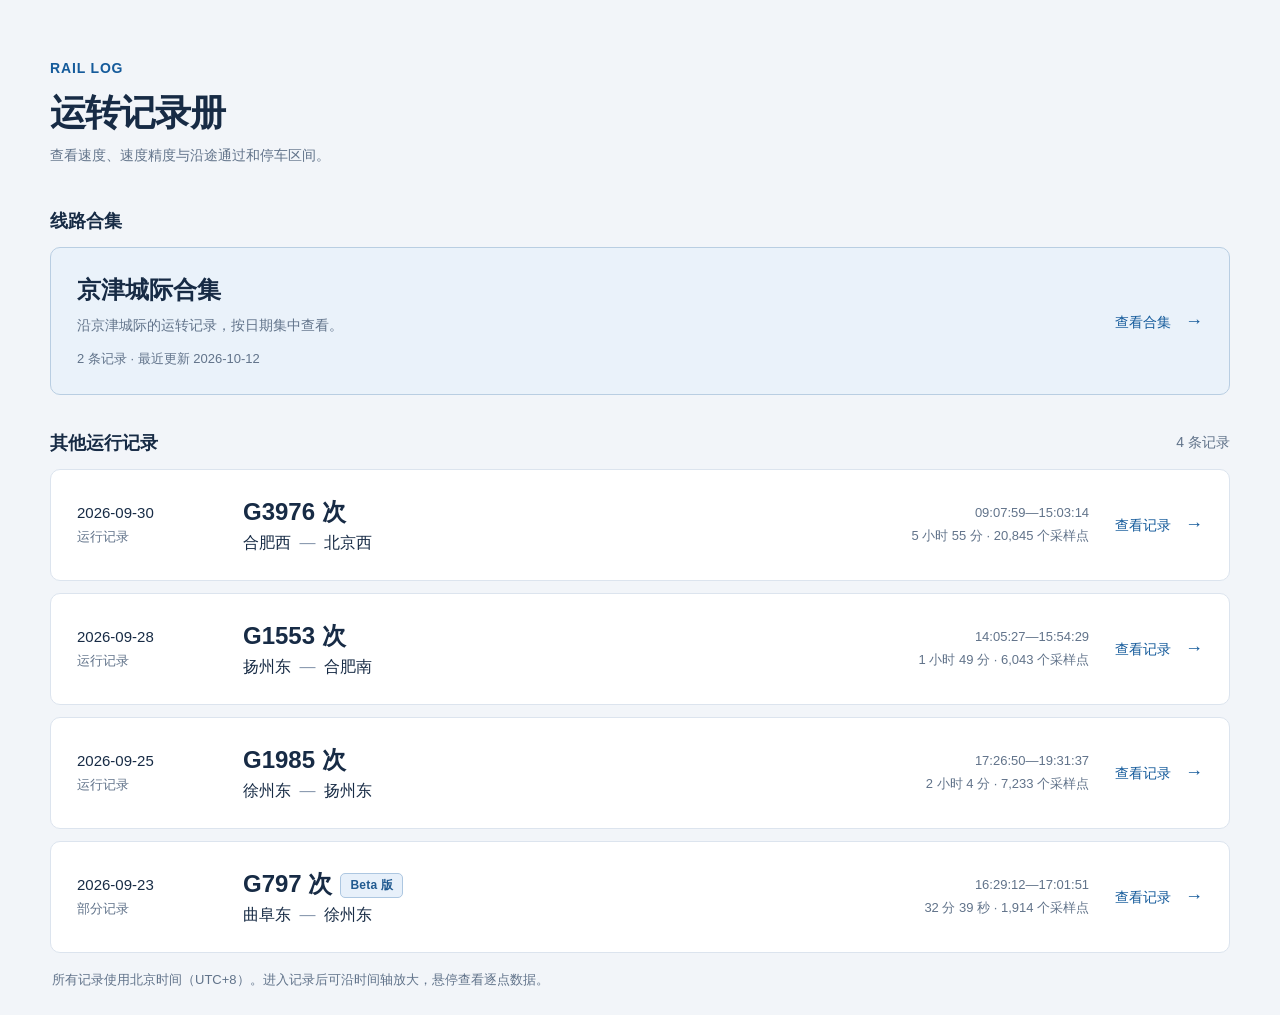
==== index.html @ 8c7c46dd "Add Jingjin intercity collection" ====
<!doctype html>
<html lang="zh-CN">
<head>
  <meta charset="utf-8">
  <meta name="viewport" content="width=device-width, initial-scale=1">
  <title>运转记录册 · Rail Log</title>
  <meta name="description" content="按日期查看历次铁路运行记录，交互探索速度、速度精度、通过和停车区间。">
  <link rel="icon" href="data:image/svg+xml,%3Csvg xmlns='http://www.w3.org/2000/svg' viewBox='0 0 32 32'%3E%3Crect width='32' height='32' rx='7' fill='%23155b9b'/%3E%3Cpath d='M5 23L11 13L17 16L27 7' fill='none' stroke='white' stroke-width='3'/%3E%3C/svg%3E">
  <link rel="stylesheet" href="assets/styles.css?v=5">
</head>
<body>
<main class="catalog">
  <header class="catalog-head"><p class="eyebrow">RAIL LOG</p><h1>运转记录册</h1><p class="subtitle">查看速度、速度精度与沿途通过和停车区间。</p></header>
  <section id="collection-section" class="collection-section" aria-labelledby="collection-heading" hidden>
    <div class="catalog-label"><h2 id="collection-heading">线路合集</h2></div>
    <div id="collections" class="collection-list"></div>
  </section>
  <div class="catalog-label"><h2 id="record-heading">运行记录</h2><span id="record-count"></span></div>
  <p id="catalog-message" class="notice" role="status">正在载入记录目录…</p>
  <div id="records" class="record-list" aria-label="运行记录目录"></div>
  <p class="footnote">所有记录使用北京时间（UTC+8）。进入记录后可沿时间轴放大，悬停查看逐点数据。</p>
</main>
<script src="assets/catalog.js?v=3"></script>
</body>
</html>
---- assets/styles.css ----
:root{color-scheme:light;--ink:#172b45;--muted:#61738a;--blue:#155b9b;--edge:#dce4ee;--pass:#7c61a5;--stop:#168677;font-family:Inter,"Segoe UI","Microsoft YaHei",sans-serif;font-size:16px;background:#f2f5f9;color:var(--ink)}
*{box-sizing:border-box}body{margin:0}main{max-width:1560px;margin:auto;padding:32px 40px 24px}button{font:inherit}button{cursor:pointer;border:1px solid var(--edge);border-radius:7px;background:white;color:var(--ink);padding:9px 14px;font-size:14px;font-weight:600;min-height:38px}button:hover{background:#edf3fa;border-color:#9aafc7}button:focus-visible,summary:focus-visible,#chart:focus-visible{outline:3px solid #6baddd;outline-offset:3px}button:disabled{cursor:default;opacity:.45}button.secondary{background:transparent}.page-head{display:flex;align-items:center;justify-content:space-between;gap:20px;margin-bottom:24px}.eyebrow{margin:0 0 12px;color:var(--blue);font-size:14px;font-weight:700;letter-spacing:.06em}.eyebrow span{color:var(--muted);font-weight:400;letter-spacing:0;margin-left:16px}h1{font-size:30px;line-height:1.4;letter-spacing:-.025em;margin:0;font-weight:700}h1 span{font-weight:550}.subtitle{font-size:14px;color:var(--muted);margin:9px 0 0}.chart-card{background:white;border:1px solid var(--edge);border-radius:12px;box-shadow:0 3px 14px #172b4505;overflow:hidden}.toolbar{display:flex;align-items:center;flex-wrap:wrap;gap:16px;padding:18px 22px 8px}.modes{display:flex;gap:3px;padding:3px;border-radius:8px;background:#eef2f7}.modes button{border:0;background:transparent;min-height:34px;padding:7px 12px;color:var(--muted)}.modes button[aria-pressed=true]{background:white;color:var(--blue);box-shadow:0 1px 4px #16335116}.zoom-buttons{display:flex;gap:6px}.zoom-buttons button{min-width:38px;padding:7px 12px}.legend{display:flex;gap:20px;margin-left:auto;color:var(--muted);font-size:14px}.legend span{display:flex;align-items:center;gap:8px}.line-key{width:25px;height:2px;background:#155b9b}.band-key{width:23px;height:12px;background:#eda33c66;border-radius:2px}.chart-wrap{height:clamp(440px,65vh,700px);min-height:440px;position:relative;margin:0 6px}#chart{width:100%;height:100%;touch-action:none}#chart:focus{outline-offset:-4px}.chart-footer{border-top:1px solid #eaf0f6;padding:13px 22px;display:flex;justify-content:space-between;gap:10px;font-size:13px;color:var(--muted);font-variant-numeric:tabular-nums}.chart-footer span:first-child{color:var(--ink)}.tooltip{position:absolute;z-index:20;min-width:210px;max-width:310px;background:#fff;border:1px solid #d9e2ee;border-radius:9px;box-shadow:0 5px 25px #14315426;padding:14px 16px;pointer-events:none;font-size:14px;line-height:1.6}.tooltip .tip-time{font-size:13px;color:var(--muted);margin-bottom:8px}.tooltip .tip-value{font-size:26px;font-weight:700;color:var(--blue);font-variant-numeric:tabular-nums}.tooltip .tip-value small{font-size:13px;font-weight:400;margin-left:5px}.tooltip .tip-row{display:flex;justify-content:space-between;gap:18px;margin-top:5px}.tooltip .tip-row span{color:var(--muted)}.tooltip .event-title{font-size:16px;font-weight:650;margin-bottom:4px}.tooltip .event-type{font-size:12px;font-weight:500;color:var(--muted);margin-right:7px}.tooltip .event-item+.event-item{border-top:1px solid var(--edge);margin-top:10px;padding-top:10px}.tooltip .empty-tip{color:var(--muted)}.crosshair,.hover-dot,.hover-span,.selection{position:absolute;pointer-events:none;z-index:5}.crosshair{width:1px;background:#527b9b77}.hover-dot{height:9px;width:9px;border:2px solid white;background:var(--blue);border-radius:50%;box-shadow:0 0 0 1px var(--blue);transform:translate(-50%,-50%)}.hover-span{background:#7c61a511;border-left:1px dashed #7c61a599;border-right:1px dashed #7c61a599}.selection{background:#155b9b16;border:1px solid #155b9b88}.footnote{font-size:13px;line-height:1.7;color:var(--muted);margin:16px 2px 0}.sr-only{position:absolute;width:1px;height:1px;overflow:hidden;clip:rect(0,0,0,0)}[hidden]{display:none!important}
.tooltip .tip-row .speed-value{color:inherit}.speed-value{font-variant-numeric:tabular-nums}
.event-details{margin-top:20px;border:1px solid var(--edge);border-radius:10px;background:white}.event-details summary{cursor:pointer;padding:17px 20px;font-size:15px;font-weight:600}.event-details summary span{font-size:13px;font-weight:400;color:var(--muted);margin-left:12px}.event-body{padding:0 20px 20px}.event-note{color:var(--muted);font-size:14px;line-height:1.6;margin:0 0 15px}.event-list{overflow-x:auto}.event-list table{width:100%;border-collapse:collapse;font-size:14px;text-align:left}.event-list td,.event-list th{border-top:1px solid #e7edf4;padding:12px 10px;white-space:nowrap}.event-list th{color:var(--muted);font-weight:500}.event-list td:first-child{font-weight:600}.event-list button{min-height:30px;padding:4px 9px;font-weight:400;border-color:transparent}.event-list .actions{text-align:right}.type-tag{display:inline-flex;align-items:center;gap:6px}.type-tag:before{content:"";width:7px;height:7px;background:var(--pass);border-radius:2px}.type-tag.stop:before{background:var(--stop)}
@media(max-width:800px){main{padding:20px 14px}.page-head{align-items:flex-start;margin-bottom:18px}h1{font-size:23px}.eyebrow span{display:block;margin:6px 0 0;font-size:13px}.toolbar{padding:12px;gap:8px}.legend{width:100%;margin:3px 0 0;font-size:13px;gap:16px}.chart-wrap{height:520px;margin:0}.chart-footer{flex-direction:column;padding:12px;font-size:12px}.event-body{padding:0 14px 14px}.event-details summary span{display:block;margin:6px 0 0}.page-head>button{font-size:12px;padding:7px 9px;white-space:nowrap}.tooltip{min-width:190px;padding:11px 13px}.event-list td,.event-list th{padding:10px 6px}}

.back-link{display:inline-block;margin-bottom:24px;color:var(--blue);font-size:14px;text-decoration:none}.back-link:hover{text-decoration:underline}.export-actions{display:flex;gap:8px;flex-wrap:wrap}.notice{padding:24px;background:white;border:1px solid var(--edge);border-radius:10px;color:var(--muted)}.catalog{max-width:1260px;padding-top:60px}.catalog-head{margin-bottom:44px}.catalog-head h1{font-size:36px}.catalog-label{display:flex;align-items:center;justify-content:space-between;margin-bottom:14px}.catalog-label h2{font-size:18px;margin:0}.catalog-label>span{font-size:14px;color:var(--muted)}.record-list{display:grid;gap:12px}.record{display:grid;grid-template-columns:140px 1fr auto auto;gap:26px;align-items:center;padding:26px;background:white;border:1px solid var(--edge);border-radius:10px;text-decoration:none;color:var(--ink);transition:border-color .15s,box-shadow .15s}.record:hover{border-color:#87a9ca;box-shadow:0 4px 18px #155b9b0b}.record:focus-visible{outline:3px solid #6baddd;outline-offset:3px}.record-date{font-variant-numeric:tabular-nums;font-size:15px}.record-date span{display:block;margin-top:7px;color:var(--muted);font-size:13px}.record-route strong{display:block;font-size:24px;margin-bottom:5px}.record-route>span{font-size:16px}.record-route i{font-style:normal;color:#8a9aaf;margin:0 4px}.record-meta{display:grid;gap:7px;text-align:right;font-size:13px;font-variant-numeric:tabular-nums;color:var(--muted)}.record-open{font-size:14px;color:var(--blue);white-space:nowrap}.record-open b{font-size:18px;font-weight:400;margin-left:10px}@media(max-width:1000px){.page-head{align-items:flex-start}.export-actions{flex-direction:column}.record{grid-template-columns:120px 1fr auto}.record-open{display:none}.record{gap:18px;padding:22px}}@media(max-width:650px){.catalog{padding-top:30px}.catalog-head{margin-bottom:32px}.record{grid-template-columns:1fr;gap:14px}.record-date{display:flex;align-items:center;justify-content:space-between}.record-date span{margin:0}.record-route{display:flex;align-items:baseline;gap:15px}.record-meta{text-align:left;gap:6px}.page-head{flex-direction:column}.export-actions{flex-direction:row}.export-actions button{font-size:13px}.catalog-head h1{font-size:30px}}
.beta-badge{display:inline-block;vertical-align:middle;margin-left:8px;padding:4px 9px;border:1px solid #adc7e1;border-radius:5px;background:#e7f0fa;color:#215a90;font-size:12px;font-weight:600;line-height:1.3;letter-spacing:.02em;white-space:nowrap}
.download-error{color:#b42336;font-size:14px;line-height:1.6;margin:16px 2px}
.collection-section{margin-bottom:36px}.collection-list{display:grid;gap:12px}.collection-card{display:flex;align-items:center;justify-content:space-between;gap:24px;padding:26px;border:1px solid #b9cee2;border-radius:10px;background:#eaf2fa;text-decoration:none;color:var(--ink);transition:border-color .15s,box-shadow .15s}.collection-card:hover{border-color:#87a9ca;box-shadow:0 4px 18px #155b9b0b}.collection-card:focus-visible,.back-link:focus-visible{outline:3px solid #6baddd;outline-offset:3px}.collection-card strong{font-size:24px}.collection-card p{font-size:14px;color:var(--muted);line-height:1.6;margin:8px 0 12px}.collection-meta{font-size:13px;color:var(--muted)}.collection-open{font-size:14px;color:var(--blue);white-space:nowrap}.collection-open b{font-size:18px;font-weight:400;margin-left:10px}@media(max-width:650px){.collection-card{padding:22px;align-items:flex-start;flex-direction:column;gap:16px}.collection-card strong{font-size:22px}}
.inferred-tag{display:inline-block;vertical-align:middle;margin-left:5px;padding:2px 6px;border:1px solid #dfc78e;border-radius:4px;background:#fff6dd;color:#805b16;font-size:12px;font-weight:500;line-height:1.4;white-space:nowrap}
.event-inference{max-width:340px;margin-top:6px;color:var(--muted);font-size:12px;font-weight:400;line-height:1.6;white-space:normal}
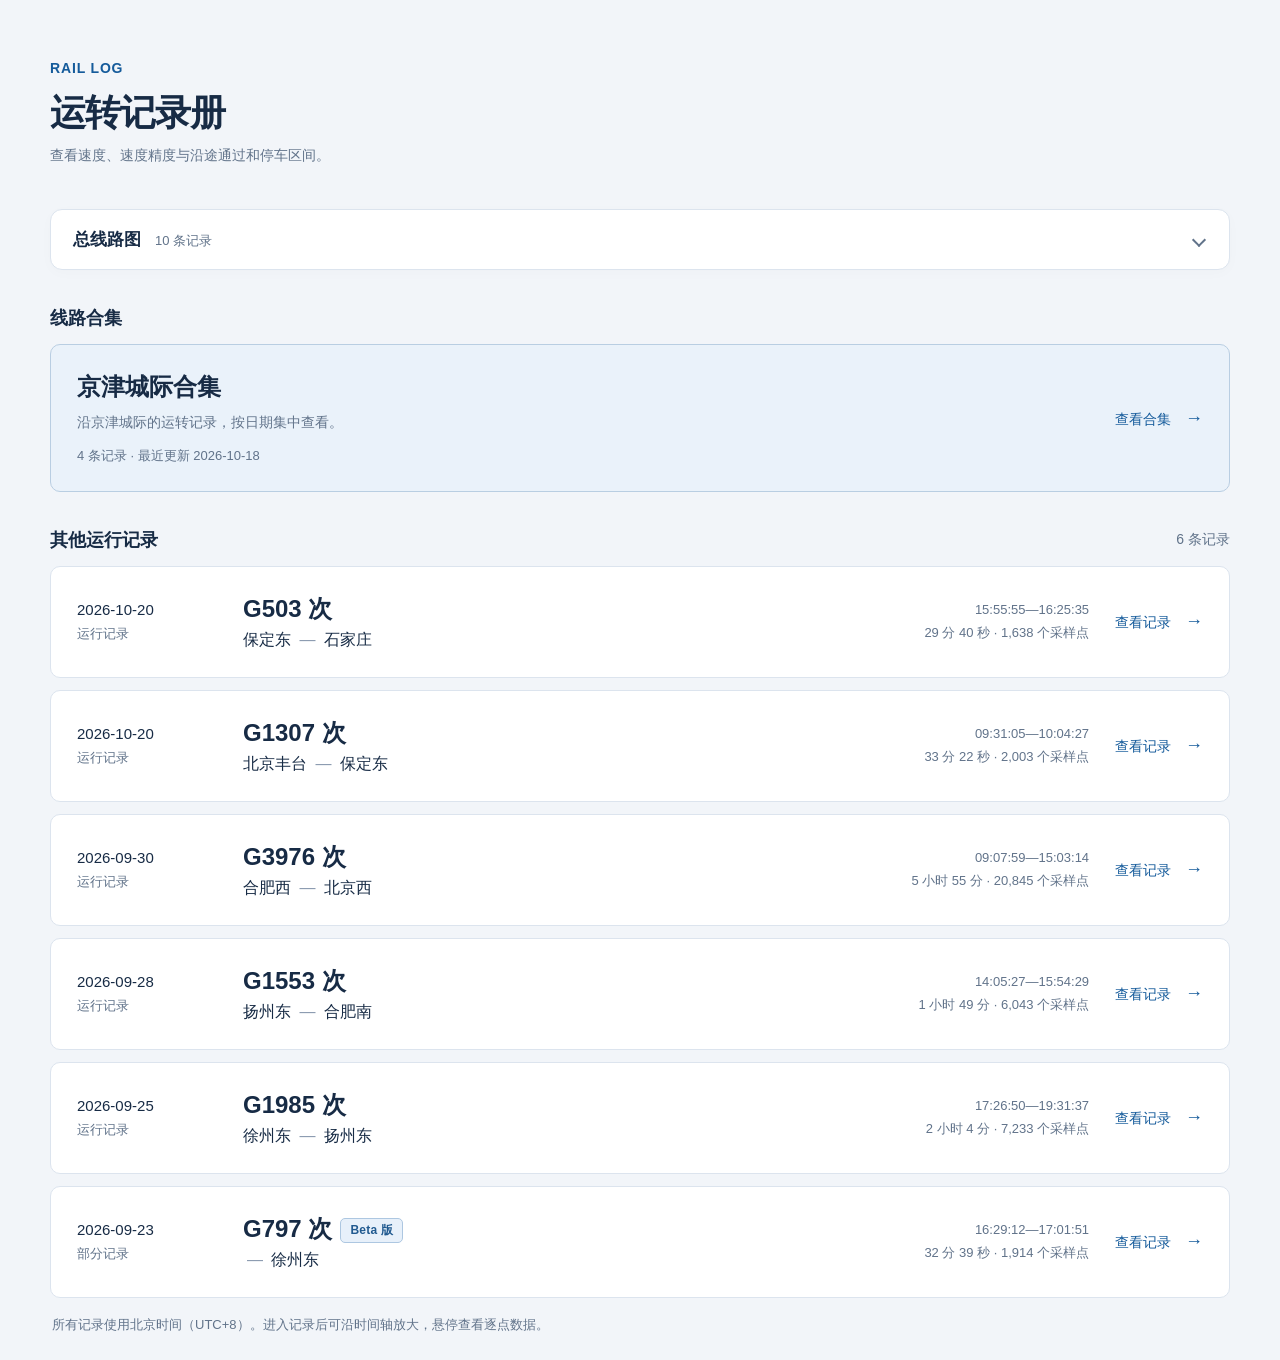
==== commit aa06538d: "Add network and collection route maps and refine station labels" ====
--- a/index.html
+++ b/index.html
@@ -6,11 +6,20 @@
   <title>运转记录册 · Rail Log</title>
   <meta name="description" content="按日期查看历次铁路运行记录，交互探索速度、速度精度、通过和停车区间。">
   <link rel="icon" href="data:image/svg+xml,%3Csvg xmlns='http://www.w3.org/2000/svg' viewBox='0 0 32 32'%3E%3Crect width='32' height='32' rx='7' fill='%23155b9b'/%3E%3Cpath d='M5 23L11 13L17 16L27 7' fill='none' stroke='white' stroke-width='3'/%3E%3C/svg%3E">
-  <link rel="stylesheet" href="assets/styles.css?v=5">
+  <link rel="stylesheet" href="assets/styles.css?v=13">
 </head>
 <body>
 <main class="catalog">
   <header class="catalog-head"><p class="eyebrow">RAIL LOG</p><h1>运转记录册</h1><p class="subtitle">查看速度、速度精度与沿途通过和停车区间。</p></header>
+  <details id="network-map-section" class="chart-card route-map-card network-map-card" aria-labelledby="network-map-title">
+    <summary class="network-map-toggle"><div class="network-map-heading"><h2 id="network-map-title">总线路图</h2><span id="network-map-summary"></span></div></summary>
+    <div class="toolbar">
+      <div class="zoom-buttons" role="group" aria-label="总线路图缩放"><button id="map-zoom-in" aria-label="放大总线路图" disabled>＋</button><button id="map-zoom-out" aria-label="缩小总线路图" disabled>−</button><button id="map-reset" disabled>全程</button></div>
+    </div>
+    <div id="route-map" tabindex="0" role="application" aria-label="全部运行记录的总线路图。滚轮缩放，拖动平移，加减键缩放，Home 键或双击显示全程。"></div>
+    <p id="map-message" class="map-message" role="status">正在载入总线路图…</p>
+    <div class="chart-footer"><span>全部运行轨迹 · 仅标注起止站和交汇站 <a class="map-attribution" href="https://www.openstreetmap.org/copyright" target="_blank" rel="noopener">河道 © OpenStreetMap contributors</a></span><span>滚轮缩放 · 拖动平移 · 双击还原</span></div>
+  </details>
   <section id="collection-section" class="collection-section" aria-labelledby="collection-heading" hidden>
     <div class="catalog-label"><h2 id="collection-heading">线路合集</h2></div>
     <div id="collections" class="collection-list"></div>
@@ -20,6 +29,9 @@
   <div id="records" class="record-list" aria-label="运行记录目录"></div>
   <p class="footnote">所有记录使用北京时间（UTC+8）。进入记录后可沿时间轴放大，悬停查看逐点数据。</p>
 </main>
-<script src="assets/catalog.js?v=3"></script>
+<script src="assets/network-map-data.js?v=3"></script>
+<script src="assets/route-map.js?v=11"></script>
+<script src="assets/network-map.js?v=4"></script>
+<script src="assets/catalog.js?v=6"></script>
 </body>
 </html>
--- a/assets/styles.css
+++ b/assets/styles.css
@@ -9,4 +9,10 @@
 .download-error{color:#b42336;font-size:14px;line-height:1.6;margin:16px 2px}
 .collection-section{margin-bottom:36px}.collection-list{display:grid;gap:12px}.collection-card{display:flex;align-items:center;justify-content:space-between;gap:24px;padding:26px;border:1px solid #b9cee2;border-radius:10px;background:#eaf2fa;text-decoration:none;color:var(--ink);transition:border-color .15s,box-shadow .15s}.collection-card:hover{border-color:#87a9ca;box-shadow:0 4px 18px #155b9b0b}.collection-card:focus-visible,.back-link:focus-visible{outline:3px solid #6baddd;outline-offset:3px}.collection-card strong{font-size:24px}.collection-card p{font-size:14px;color:var(--muted);line-height:1.6;margin:8px 0 12px}.collection-meta{font-size:13px;color:var(--muted)}.collection-open{font-size:14px;color:var(--blue);white-space:nowrap}.collection-open b{font-size:18px;font-weight:400;margin-left:10px}@media(max-width:650px){.collection-card{padding:22px;align-items:flex-start;flex-direction:column;gap:16px}.collection-card strong{font-size:22px}}
 .inferred-tag{display:inline-block;vertical-align:middle;margin-left:5px;padding:2px 6px;border:1px solid #dfc78e;border-radius:4px;background:#fff6dd;color:#805b16;font-size:12px;font-weight:500;line-height:1.4;white-space:nowrap}
-.event-inference{max-width:340px;margin-top:6px;color:var(--muted);font-size:12px;font-weight:400;line-height:1.6;white-space:normal}
+.route-map-card{margin-top:20px}.route-map-card .toolbar{justify-content:space-between;padding:16px 22px;border-bottom:1px solid #eaf0f6}.route-map-card h2{margin:0;font-size:17px}#route-map{height:auto;min-height:min(clamp(380px,65vh,680px),100vh);max-height:100vh;position:relative;overflow:hidden;background:#fff;cursor:grab;touch-action:none;user-select:none}#route-map.is-dragging{cursor:grabbing}#route-map:focus-visible{outline:3px solid #6baddd;outline-offset:-4px}#route-map svg{display:block;width:100%;height:100%;overflow:hidden}.map-administrative{stroke:#b4bdc6;stroke-width:.85}.map-national{stroke:#677586;stroke-width:1.15}.map-track{stroke:#c44b2d;stroke-width:1.8}.map-isolated{fill:#c44b2d}.map-station circle{fill:white;stroke:#c44b2d;stroke-width:1.7}.map-station text{font-family:"Segoe UI","Microsoft YaHei",sans-serif;font-size:13px;font-weight:500;fill:#172b45;stroke:white;stroke-width:2.5px;stroke-linejoin:round;paint-order:stroke fill}.map-message{margin:0;padding:18px 22px;font-size:14px;color:var(--muted)}
+@media(max-width:800px){.route-map-card .toolbar{padding:12px}#route-map{min-height:min(480px,100vh)}.map-message{padding:14px}}
+.map-provincial{stroke:#8793a1;stroke-width:2;stroke-dasharray:none}
+
+.map-river{stroke:#368bbd;stroke-width:2.2}
+.map-attribution{font-size:11px;color:var(--muted);margin-left:10px}
+.network-map-card{margin:0 0 36px}.network-map-toggle{display:flex;align-items:center;justify-content:space-between;gap:16px;padding:18px 22px;cursor:pointer;list-style:none}.network-map-toggle::-webkit-details-marker{display:none}.network-map-toggle:after{content:"";width:8px;height:8px;margin-right:3px;border-right:2px solid var(--muted);border-bottom:2px solid var(--muted);transform:rotate(45deg);flex-shrink:0}.network-map-card[open]>.network-map-toggle{border-bottom:1px solid #eaf0f6}.network-map-card[open]>.network-map-toggle:after{transform:rotate(225deg)}.network-map-card>.toolbar{justify-content:flex-end}.network-map-heading{display:flex;align-items:baseline;gap:14px;flex-wrap:wrap}.network-map-heading>span{font-size:13px;color:var(--muted)}@media(max-width:650px){.network-map-toggle{padding:16px 14px}.network-map-heading{display:grid;gap:5px}}
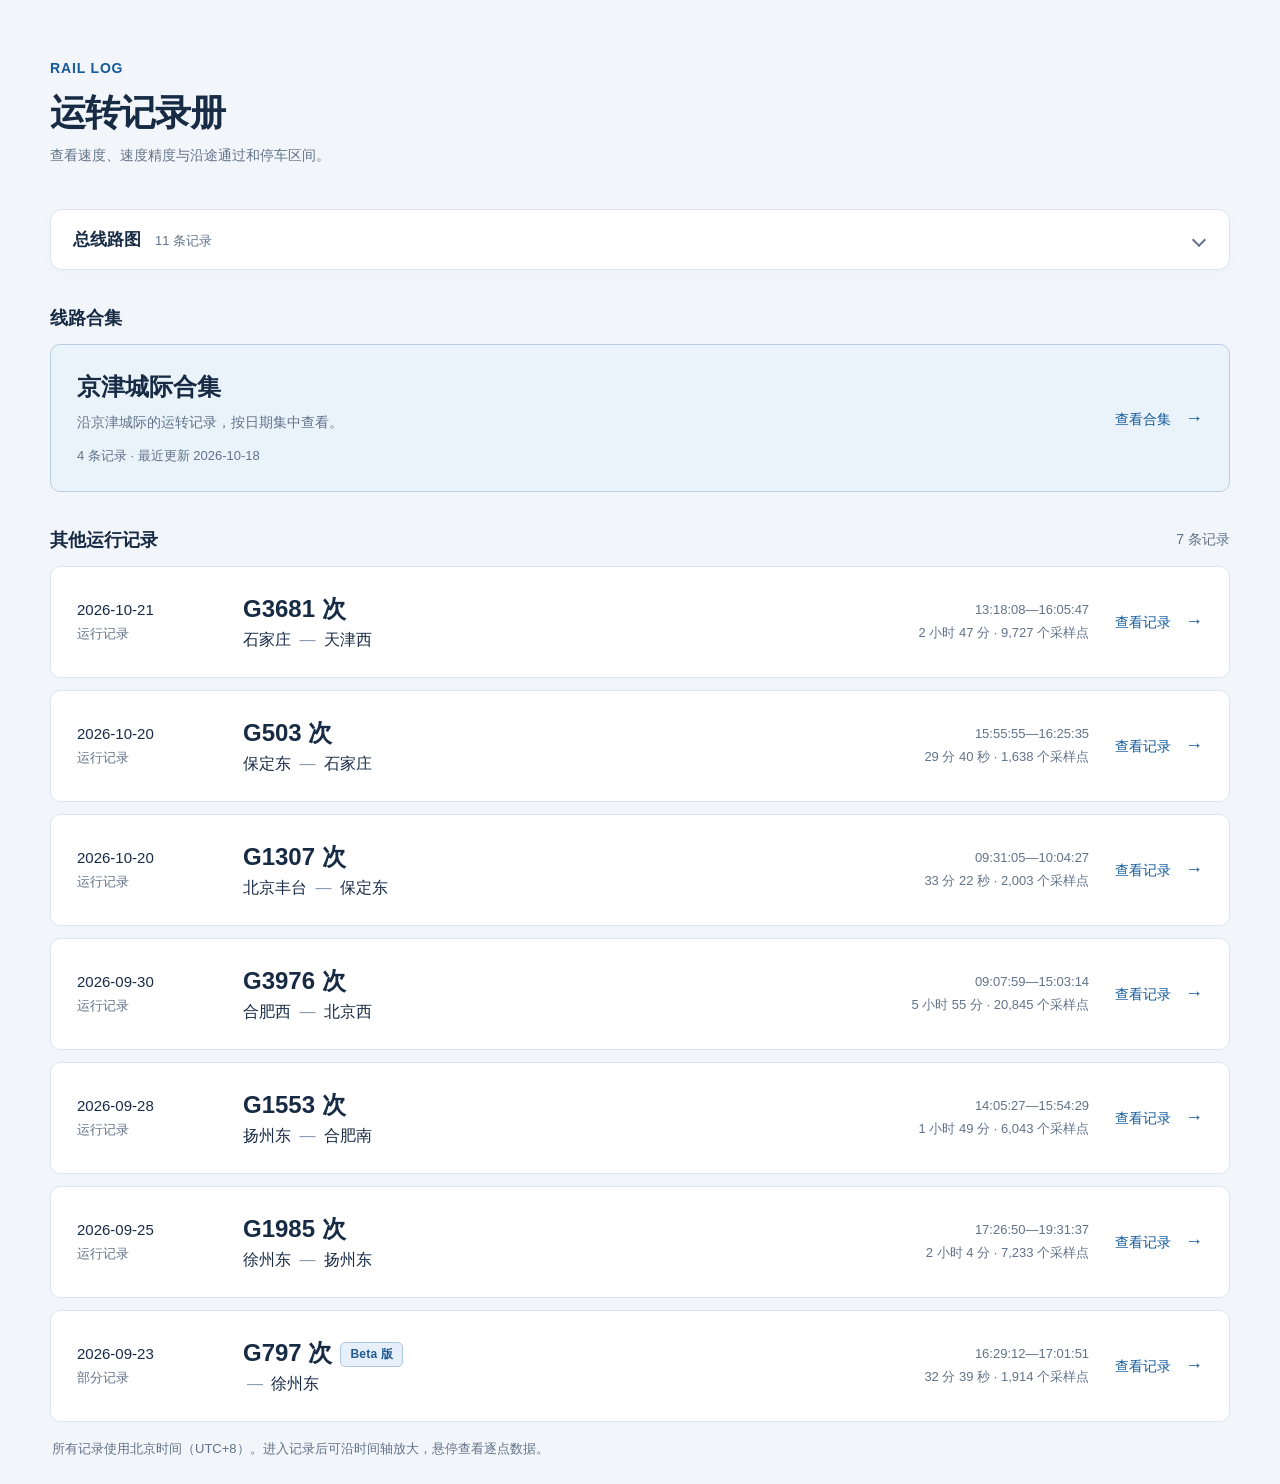
==== commit 325ac9a3: "Add G3681 full run and fix Shijiazhuang label placement" ====
--- a/index.html
+++ b/index.html
@@ -30,7 +30,7 @@
   <p class="footnote">所有记录使用北京时间（UTC+8）。进入记录后可沿时间轴放大，悬停查看逐点数据。</p>
 </main>
 <script src="assets/network-map-data.js?v=3"></script>
-<script src="assets/route-map.js?v=11"></script>
+<script src="assets/route-map.js?v=13"></script>
 <script src="assets/network-map.js?v=4"></script>
 <script src="assets/catalog.js?v=6"></script>
 </body>
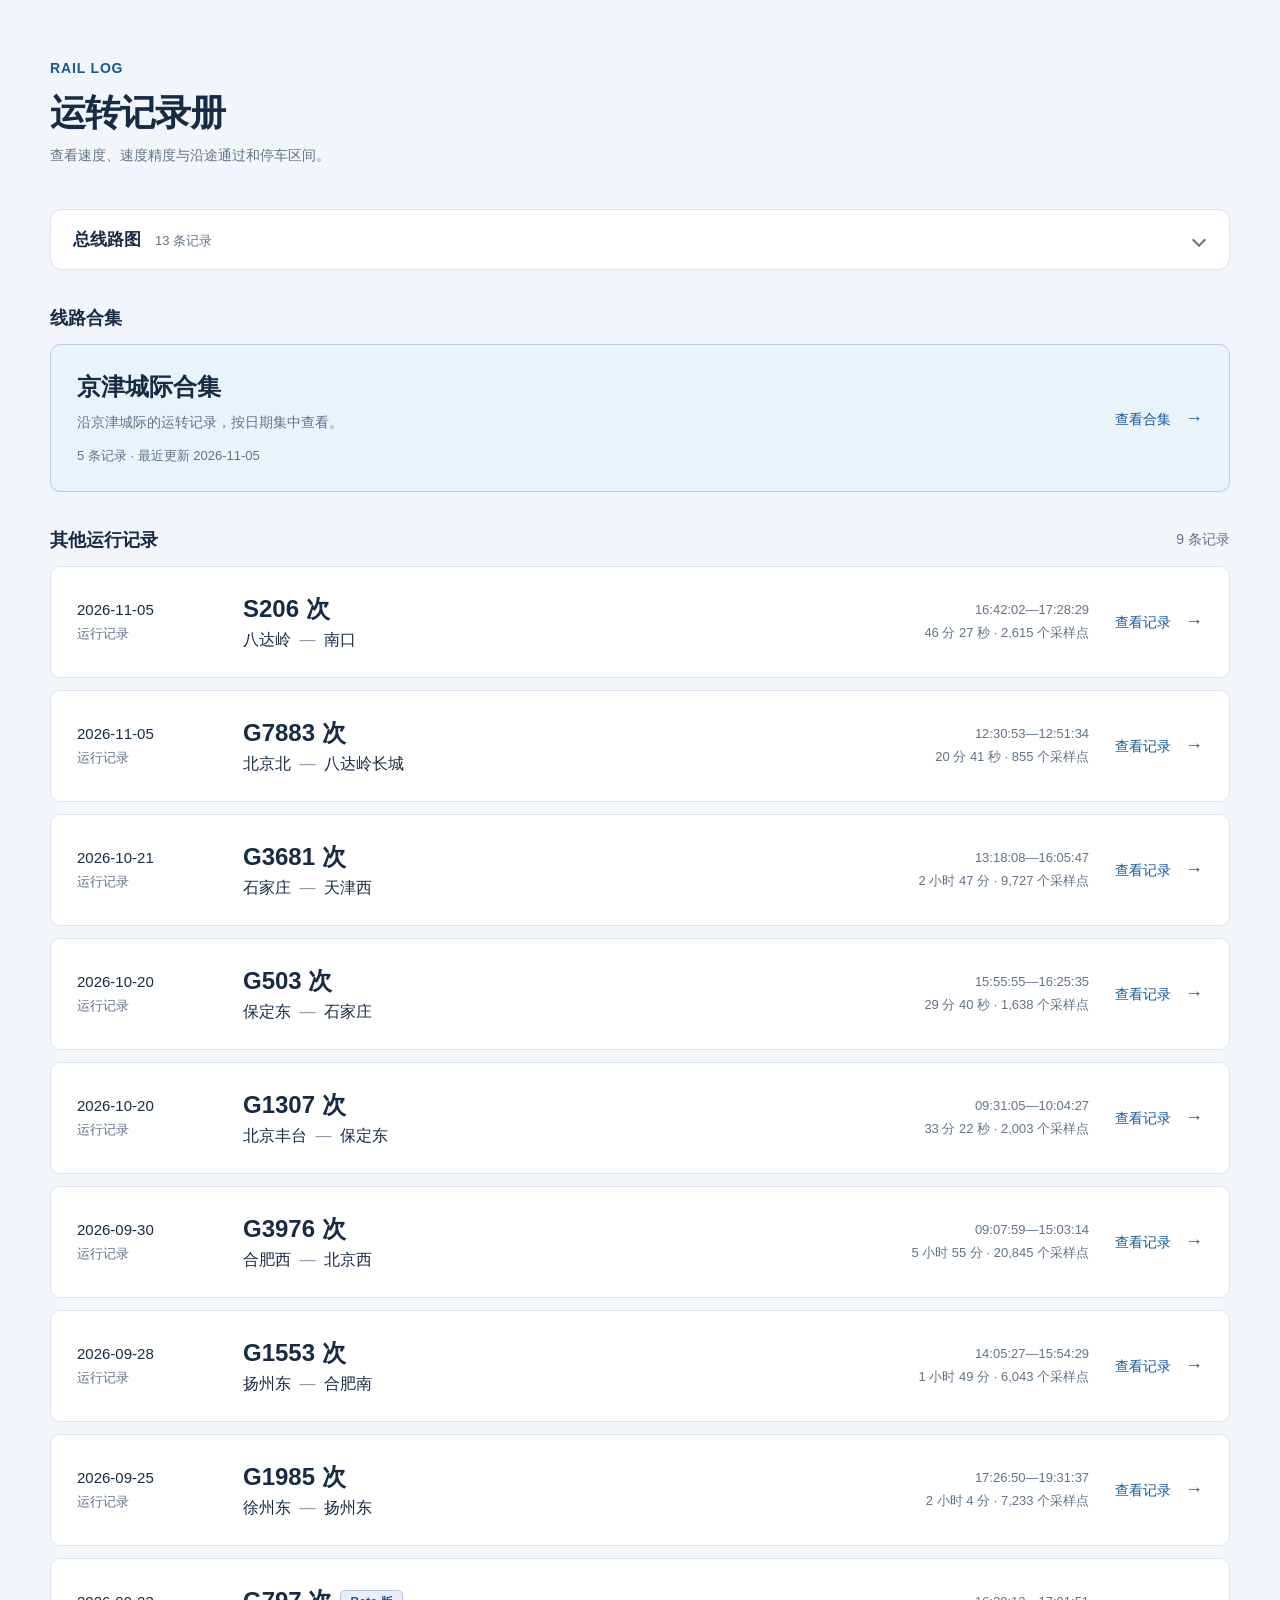
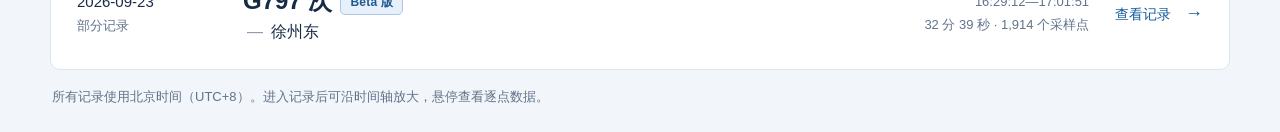
==== commit 25dfadbf: "Add November 5 runs, station envelopes, and dynamic speed axes" ====
--- a/index.html
+++ b/index.html
@@ -6,7 +6,7 @@
   <title>运转记录册 · Rail Log</title>
   <meta name="description" content="按日期查看历次铁路运行记录，交互探索速度、速度精度、通过和停车区间。">
   <link rel="icon" href="data:image/svg+xml,%3Csvg xmlns='http://www.w3.org/2000/svg' viewBox='0 0 32 32'%3E%3Crect width='32' height='32' rx='7' fill='%23155b9b'/%3E%3Cpath d='M5 23L11 13L17 16L27 7' fill='none' stroke='white' stroke-width='3'/%3E%3C/svg%3E">
-  <link rel="stylesheet" href="assets/styles.css?v=13">
+  <link rel="stylesheet" href="assets/styles.css?v=16">
 </head>
 <body>
 <main class="catalog">
@@ -18,7 +18,7 @@
     </div>
     <div id="route-map" tabindex="0" role="application" aria-label="全部运行记录的总线路图。滚轮缩放，拖动平移，加减键缩放，Home 键或双击显示全程。"></div>
     <p id="map-message" class="map-message" role="status">正在载入总线路图…</p>
-    <div class="chart-footer"><span>全部运行轨迹 · 仅标注起止站和交汇站 <a class="map-attribution" href="https://www.openstreetmap.org/copyright" target="_blank" rel="noopener">河道 © OpenStreetMap contributors</a></span><span>滚轮缩放 · 拖动平移 · 双击还原</span></div>
+    <div class="chart-footer"><span>全部运行轨迹 · 仅标注起止站和交汇站 <a class="map-attribution" href="https://www.openstreetmap.org/copyright" target="_blank" rel="noopener">河道与站台 © OpenStreetMap contributors</a></span><span>滚轮缩放 · 拖动平移 · 双击还原</span></div>
   </details>
   <section id="collection-section" class="collection-section" aria-labelledby="collection-heading" hidden>
     <div class="catalog-label"><h2 id="collection-heading">线路合集</h2></div>
@@ -29,9 +29,9 @@
   <div id="records" class="record-list" aria-label="运行记录目录"></div>
   <p class="footnote">所有记录使用北京时间（UTC+8）。进入记录后可沿时间轴放大，悬停查看逐点数据。</p>
 </main>
-<script src="assets/network-map-data.js?v=3"></script>
-<script src="assets/route-map.js?v=13"></script>
-<script src="assets/network-map.js?v=4"></script>
-<script src="assets/catalog.js?v=6"></script>
+<script src="assets/network-map-data.js?v=4"></script>
+<script src="assets/route-map.js?v=19"></script>
+<script src="assets/network-map.js?v=5"></script>
+<script src="assets/catalog.js?v=8"></script>
 </body>
 </html>
--- a/assets/styles.css
+++ b/assets/styles.css
@@ -9,7 +9,7 @@
 .download-error{color:#b42336;font-size:14px;line-height:1.6;margin:16px 2px}
 .collection-section{margin-bottom:36px}.collection-list{display:grid;gap:12px}.collection-card{display:flex;align-items:center;justify-content:space-between;gap:24px;padding:26px;border:1px solid #b9cee2;border-radius:10px;background:#eaf2fa;text-decoration:none;color:var(--ink);transition:border-color .15s,box-shadow .15s}.collection-card:hover{border-color:#87a9ca;box-shadow:0 4px 18px #155b9b0b}.collection-card:focus-visible,.back-link:focus-visible{outline:3px solid #6baddd;outline-offset:3px}.collection-card strong{font-size:24px}.collection-card p{font-size:14px;color:var(--muted);line-height:1.6;margin:8px 0 12px}.collection-meta{font-size:13px;color:var(--muted)}.collection-open{font-size:14px;color:var(--blue);white-space:nowrap}.collection-open b{font-size:18px;font-weight:400;margin-left:10px}@media(max-width:650px){.collection-card{padding:22px;align-items:flex-start;flex-direction:column;gap:16px}.collection-card strong{font-size:22px}}
 .inferred-tag{display:inline-block;vertical-align:middle;margin-left:5px;padding:2px 6px;border:1px solid #dfc78e;border-radius:4px;background:#fff6dd;color:#805b16;font-size:12px;font-weight:500;line-height:1.4;white-space:nowrap}
-.route-map-card{margin-top:20px}.route-map-card .toolbar{justify-content:space-between;padding:16px 22px;border-bottom:1px solid #eaf0f6}.route-map-card h2{margin:0;font-size:17px}#route-map{height:auto;min-height:min(clamp(380px,65vh,680px),100vh);max-height:100vh;position:relative;overflow:hidden;background:#fff;cursor:grab;touch-action:none;user-select:none}#route-map.is-dragging{cursor:grabbing}#route-map:focus-visible{outline:3px solid #6baddd;outline-offset:-4px}#route-map svg{display:block;width:100%;height:100%;overflow:hidden}.map-administrative{stroke:#b4bdc6;stroke-width:.85}.map-national{stroke:#677586;stroke-width:1.15}.map-track{stroke:#c44b2d;stroke-width:1.8}.map-isolated{fill:#c44b2d}.map-station circle{fill:white;stroke:#c44b2d;stroke-width:1.7}.map-station text{font-family:"Segoe UI","Microsoft YaHei",sans-serif;font-size:13px;font-weight:500;fill:#172b45;stroke:white;stroke-width:2.5px;stroke-linejoin:round;paint-order:stroke fill}.map-message{margin:0;padding:18px 22px;font-size:14px;color:var(--muted)}
+.route-map-card{margin-top:20px}.route-map-card .toolbar{justify-content:space-between;padding:16px 22px;border-bottom:1px solid #eaf0f6}.route-map-card h2{margin:0;font-size:17px}#route-map{height:auto;min-height:min(clamp(380px,65vh,680px),100vh);max-height:100vh;position:relative;overflow:hidden;background:#fff;cursor:grab;touch-action:none;user-select:none}#route-map.is-dragging{cursor:grabbing}#route-map:focus-visible{outline:3px solid #6baddd;outline-offset:-4px}#route-map svg{display:block;width:100%;height:100%;overflow:hidden}.map-administrative{stroke:#b4bdc6;stroke-width:.85}.map-national{stroke:#677586;stroke-width:1.15}.rail-conventional{--rail-color:#7c61a5}.map-track{stroke:var(--rail-color,#c44b2d);stroke-width:1.8}.map-isolated{fill:var(--rail-color,#c44b2d)}.map-station circle,.map-station polygon{fill:white;stroke:var(--rail-color,#c44b2d);stroke-width:1.7}.map-station text{font-family:"Segoe UI","Microsoft YaHei",sans-serif;font-size:13px;font-weight:500;fill:#172b45;stroke:white;stroke-width:2.5px;stroke-linejoin:round;paint-order:stroke fill}.map-message{margin:0;padding:18px 22px;font-size:14px;color:var(--muted)}
 @media(max-width:800px){.route-map-card .toolbar{padding:12px}#route-map{min-height:min(480px,100vh)}.map-message{padding:14px}}
 .map-provincial{stroke:#8793a1;stroke-width:2;stroke-dasharray:none}
 
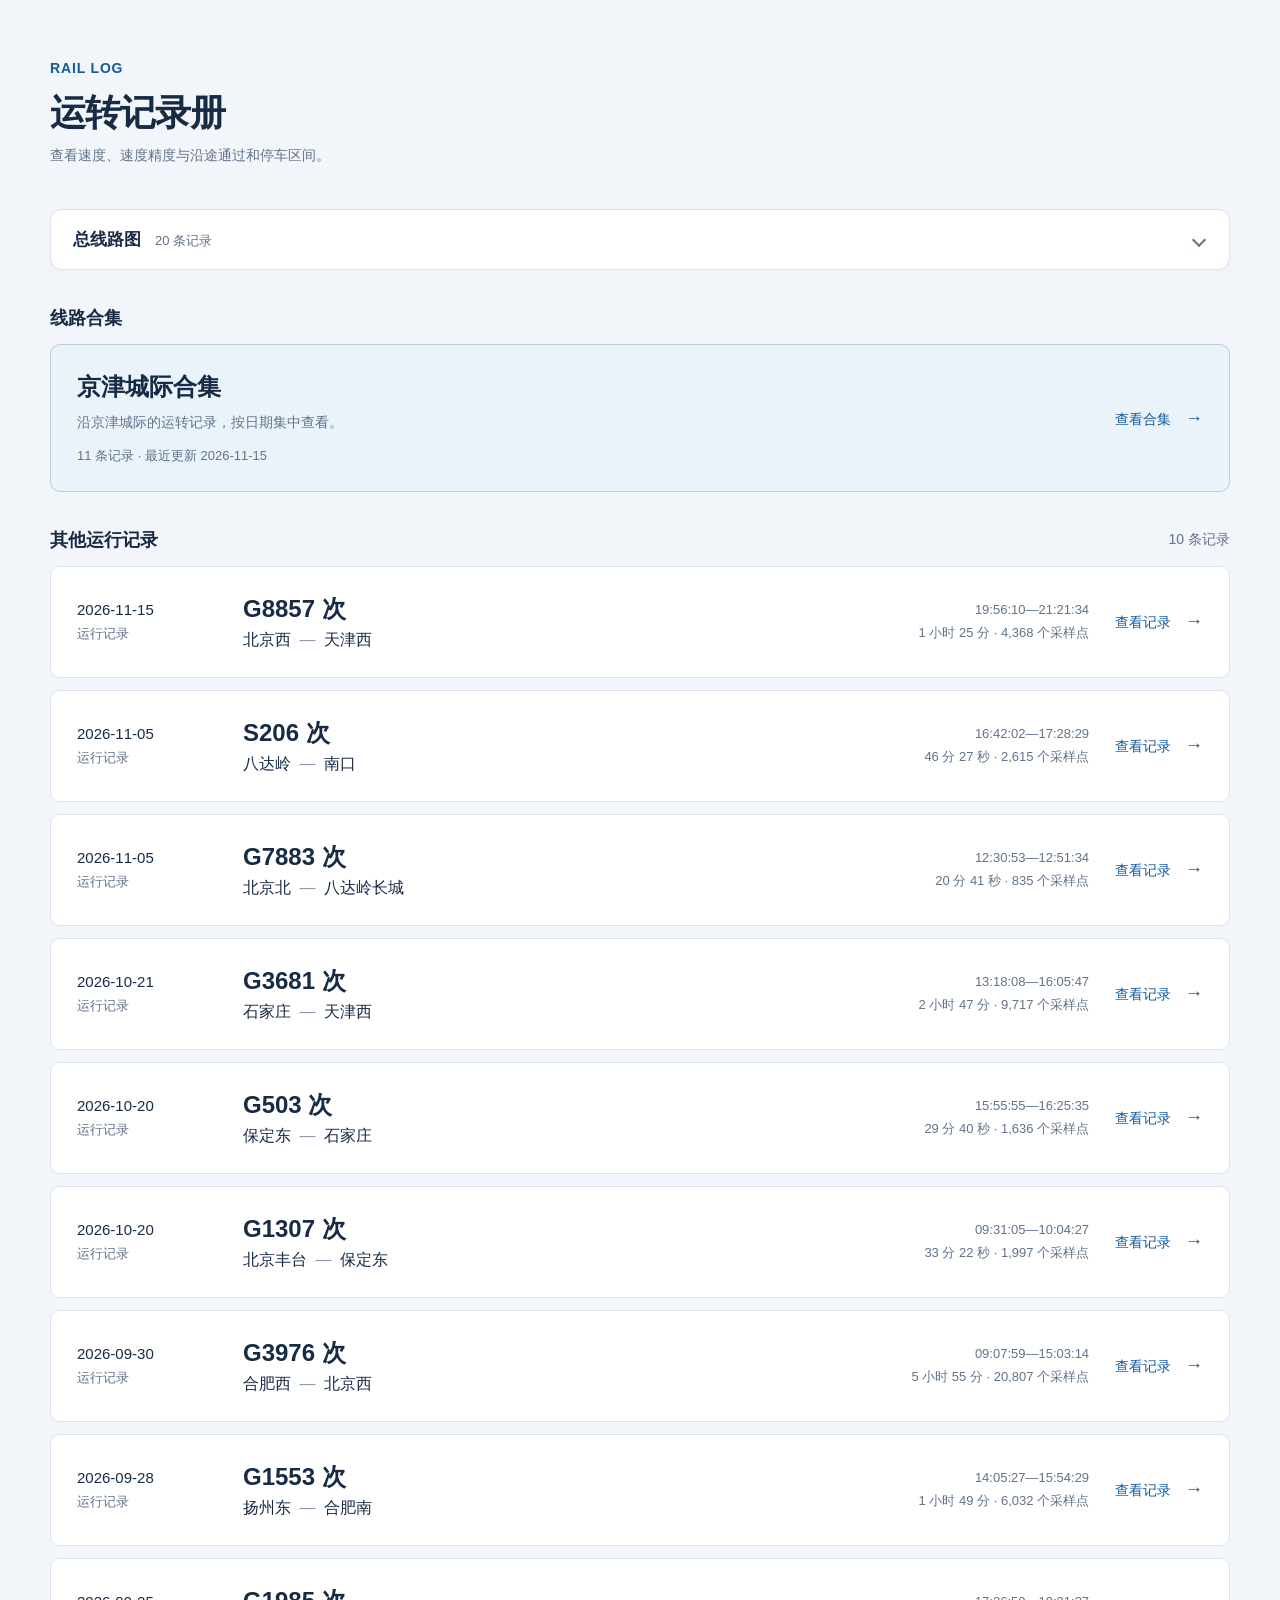
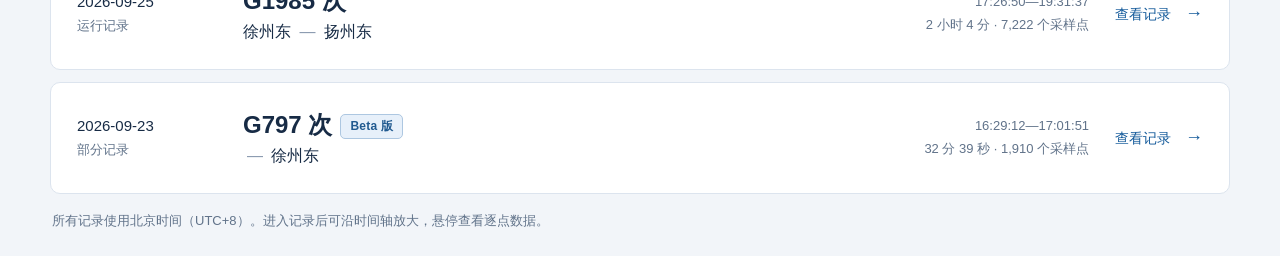
==== commit eeb850b7: "Skip coincident SVG path segments to avoid Firefox artifacts" ====
--- a/index.html
+++ b/index.html
@@ -30,7 +30,7 @@
   <p class="footnote">所有记录使用北京时间（UTC+8）。进入记录后可沿时间轴放大，悬停查看逐点数据。</p>
 </main>
 <script src="assets/network-map-data.js?v=4"></script>
-<script src="assets/route-map.js?v=19"></script>
+<script src="assets/route-map.js?v=20"></script>
 <script src="assets/network-map.js?v=5"></script>
 <script src="assets/catalog.js?v=8"></script>
 </body>
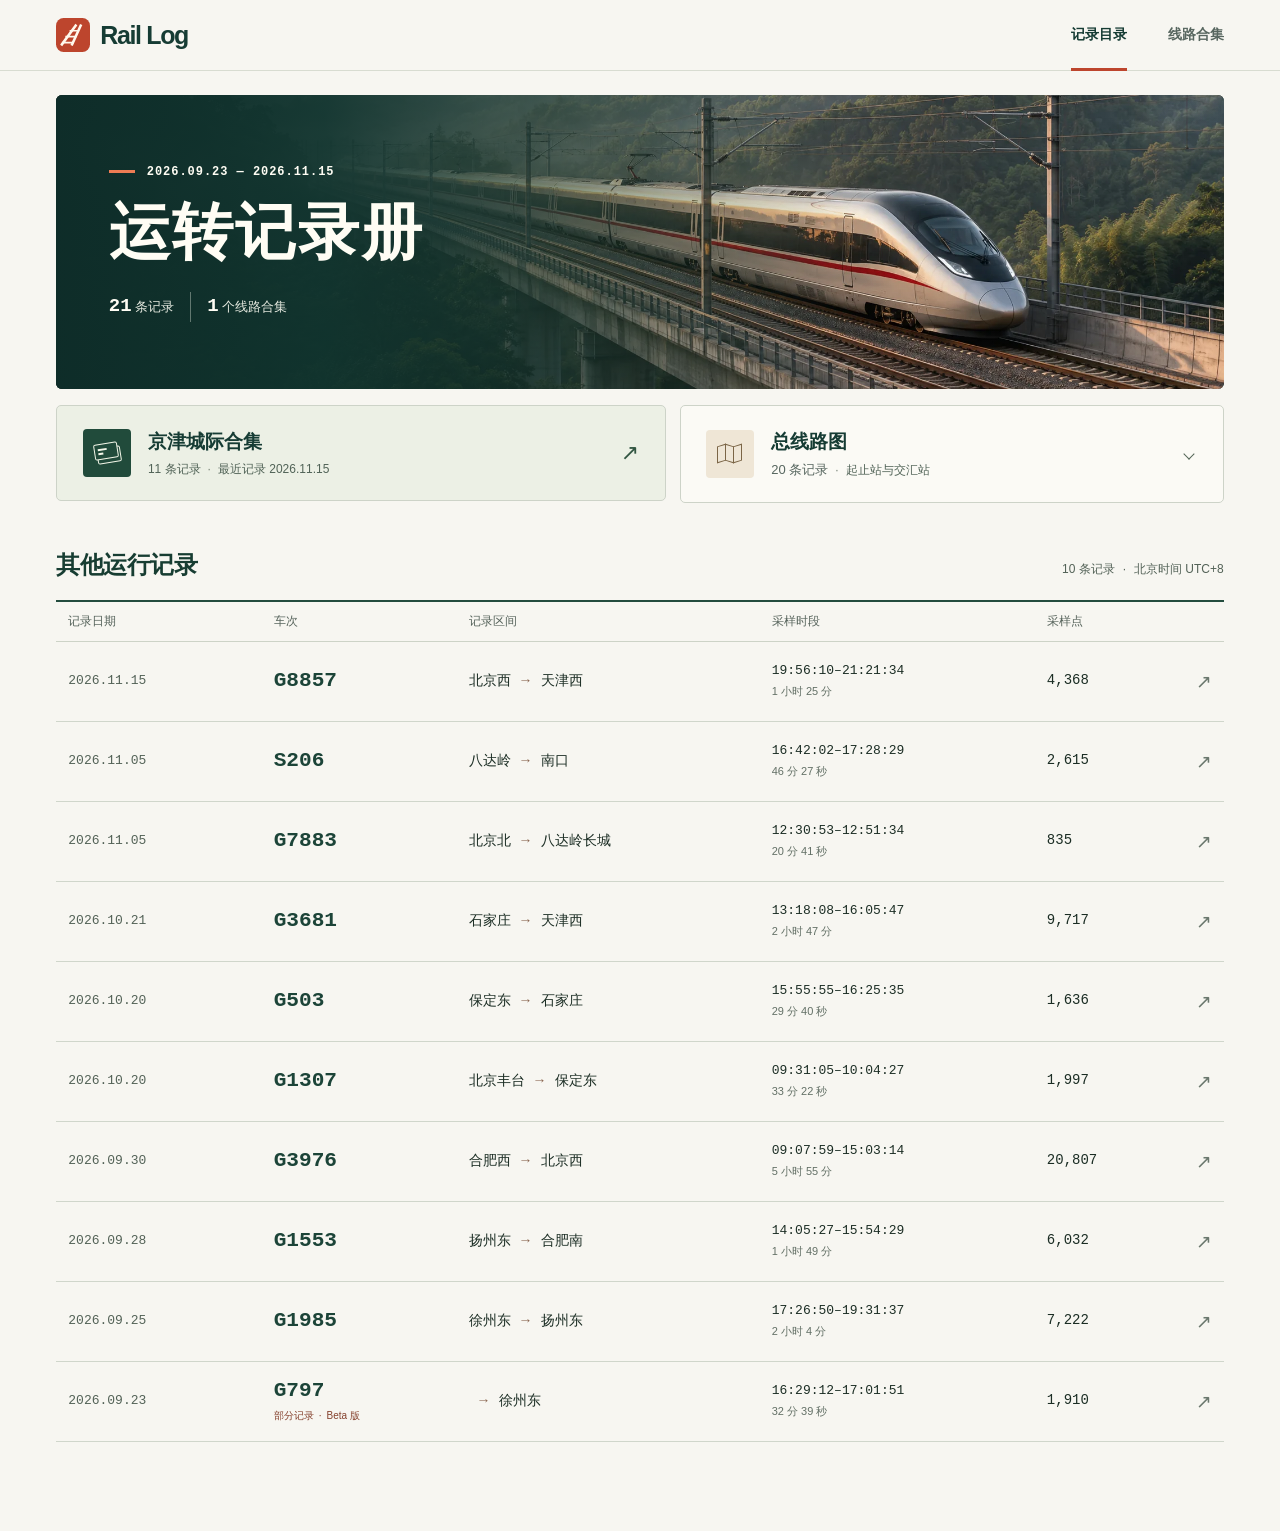
==== commit 25b7ac4b: "Redesign the Rail Log catalog and trip viewer and remove downloads" ====
--- a/index.html
+++ b/index.html
@@ -4,34 +4,69 @@
   <meta charset="utf-8">
   <meta name="viewport" content="width=device-width, initial-scale=1">
   <title>运转记录册 · Rail Log</title>
-  <meta name="description" content="按日期查看历次铁路运行记录，交互探索速度、速度精度、通过和停车区间。">
-  <link rel="icon" href="data:image/svg+xml,%3Csvg xmlns='http://www.w3.org/2000/svg' viewBox='0 0 32 32'%3E%3Crect width='32' height='32' rx='7' fill='%23155b9b'/%3E%3Cpath d='M5 23L11 13L17 16L27 7' fill='none' stroke='white' stroke-width='3'/%3E%3C/svg%3E">
-  <link rel="stylesheet" href="assets/styles.css?v=16">
+  <meta name="description" content="浏览历次铁路运行记录、实测线路图、速度和沿途停车与通过区间。">
+  <link rel="icon" href="assets/rail-mark.svg">
+  <link rel="stylesheet" href="assets/styles.css?v=17">
+  <link rel="stylesheet" href="assets/catalog.css?v=1">
 </head>
 <body>
-<main class="catalog">
-  <header class="catalog-head"><p class="eyebrow">RAIL LOG</p><h1>运转记录册</h1><p class="subtitle">查看速度、速度精度与沿途通过和停车区间。</p></header>
-  <details id="network-map-section" class="chart-card route-map-card network-map-card" aria-labelledby="network-map-title">
-    <summary class="network-map-toggle"><div class="network-map-heading"><h2 id="network-map-title">总线路图</h2><span id="network-map-summary"></span></div></summary>
-    <div class="toolbar">
-      <div class="zoom-buttons" role="group" aria-label="总线路图缩放"><button id="map-zoom-in" aria-label="放大总线路图" disabled>＋</button><button id="map-zoom-out" aria-label="缩小总线路图" disabled>−</button><button id="map-reset" disabled>全程</button></div>
+<header class="site-bar">
+  <div class="site-bar-inner">
+    <a class="brand" href="./" aria-label="Rail Log 首页"><span class="brand-mark" aria-hidden="true"></span>Rail Log</a>
+    <nav aria-label="站点导航">
+      <a href="./" aria-current="page">记录目录</a>
+      <a href="./#collection-section">线路合集</a>
+    </nav>
+  </div>
+</header>
+<main class="catalog-shell">
+  <header class="catalog-cover">
+    <img src="assets/rail-hero.webp" class="cover-image" alt="" fetchpriority="high">
+    <div class="cover-copy">
+      <p id="catalog-period" class="catalog-period" hidden></p>
+      <h1>运转记录册</h1>
+      <p id="catalog-stats" class="cover-stats" hidden></p>
     </div>
-    <div id="route-map" tabindex="0" role="application" aria-label="全部运行记录的总线路图。滚轮缩放，拖动平移，加减键缩放，Home 键或双击显示全程。"></div>
-    <p id="map-message" class="map-message" role="status">正在载入总线路图…</p>
-    <div class="chart-footer"><span>全部运行轨迹 · 仅标注起止站和交汇站 <a class="map-attribution" href="https://www.openstreetmap.org/copyright" target="_blank" rel="noopener">河道与站台 © OpenStreetMap contributors</a></span><span>滚轮缩放 · 拖动平移 · 双击还原</span></div>
-  </details>
-  <section id="collection-section" class="collection-section" aria-labelledby="collection-heading" hidden>
-    <div class="catalog-label"><h2 id="collection-heading">线路合集</h2></div>
-    <div id="collections" class="collection-list"></div>
+  </header>
+  <div class="catalog-entries">
+    <section id="collection-section" aria-label="线路合集" hidden>
+      <div id="collections" class="collection-list"></div>
+    </section>
+    <details id="network-map-section" class="chart-card route-map-card network-map-card catalog-map" aria-labelledby="network-map-title">
+      <summary class="network-map-toggle">
+        <span class="catalog-symbol map-symbol" aria-hidden="true"><i></i></span>
+        <span class="map-entry-text"><span id="network-map-title">总线路图</span><span class="map-caption"><span id="network-map-summary"></span><span class="map-scope">起止站与交汇站</span></span></span>
+      </summary>
+      <div class="toolbar">
+        <div class="zoom-buttons" role="group" aria-label="线路图缩放">
+          <button id="map-zoom-in" aria-label="放大线路图" disabled>＋</button>
+          <button id="map-zoom-out" aria-label="缩小线路图" disabled>−</button>
+          <button id="map-reset" disabled>全程</button>
+        </div>
+      </div>
+      <div id="route-map" tabindex="0" role="application" aria-label="线路图。滚轮缩放，拖动平移，Home 键或双击显示全程。"></div>
+      <p id="map-message" class="map-message" role="status">正在载入线路图…</p>
+      <div class="chart-footer">
+        <a class="map-attribution" href="https://www.openstreetmap.org/copyright" target="_blank" rel="noopener">河道与站台 © OpenStreetMap contributors</a>
+        <span>滚轮缩放 · 拖动平移 · 双击还原</span>
+      </div>
+    </details>
+  </div>
+  <section class="timetable" aria-labelledby="record-heading">
+    <div class="timetable-heading">
+      <h2 id="record-heading">运行记录</h2>
+      <span class="record-list-meta"><span id="record-count"></span><span>北京时间 UTC+8</span></span>
+    </div>
+    <p id="catalog-message" class="notice" role="status">正在载入记录目录…</p>
+    <div id="timetable-columns" class="timetable-columns" aria-hidden="true" hidden>
+      <span>记录日期</span><span>车次</span><span>记录区间</span><span>采样时段</span><span>采样点</span><span></span>
+    </div>
+    <ul id="records" class="timetable-list" aria-label="运行记录目录"></ul>
   </section>
-  <div class="catalog-label"><h2 id="record-heading">运行记录</h2><span id="record-count"></span></div>
-  <p id="catalog-message" class="notice" role="status">正在载入记录目录…</p>
-  <div id="records" class="record-list" aria-label="运行记录目录"></div>
-  <p class="footnote">所有记录使用北京时间（UTC+8）。进入记录后可沿时间轴放大，悬停查看逐点数据。</p>
 </main>
 <script src="assets/network-map-data.js?v=4"></script>
 <script src="assets/route-map.js?v=20"></script>
 <script src="assets/network-map.js?v=5"></script>
-<script src="assets/catalog.js?v=8"></script>
+<script src="assets/catalog.js?v=9"></script>
 </body>
 </html>
--- a/assets/styles.css
+++ b/assets/styles.css
@@ -1,18 +1,196 @@
-:root{color-scheme:light;--ink:#172b45;--muted:#61738a;--blue:#155b9b;--edge:#dce4ee;--pass:#7c61a5;--stop:#168677;font-family:Inter,"Segoe UI","Microsoft YaHei",sans-serif;font-size:16px;background:#f2f5f9;color:var(--ink)}
-*{box-sizing:border-box}body{margin:0}main{max-width:1560px;margin:auto;padding:32px 40px 24px}button{font:inherit}button{cursor:pointer;border:1px solid var(--edge);border-radius:7px;background:white;color:var(--ink);padding:9px 14px;font-size:14px;font-weight:600;min-height:38px}button:hover{background:#edf3fa;border-color:#9aafc7}button:focus-visible,summary:focus-visible,#chart:focus-visible{outline:3px solid #6baddd;outline-offset:3px}button:disabled{cursor:default;opacity:.45}button.secondary{background:transparent}.page-head{display:flex;align-items:center;justify-content:space-between;gap:20px;margin-bottom:24px}.eyebrow{margin:0 0 12px;color:var(--blue);font-size:14px;font-weight:700;letter-spacing:.06em}.eyebrow span{color:var(--muted);font-weight:400;letter-spacing:0;margin-left:16px}h1{font-size:30px;line-height:1.4;letter-spacing:-.025em;margin:0;font-weight:700}h1 span{font-weight:550}.subtitle{font-size:14px;color:var(--muted);margin:9px 0 0}.chart-card{background:white;border:1px solid var(--edge);border-radius:12px;box-shadow:0 3px 14px #172b4505;overflow:hidden}.toolbar{display:flex;align-items:center;flex-wrap:wrap;gap:16px;padding:18px 22px 8px}.modes{display:flex;gap:3px;padding:3px;border-radius:8px;background:#eef2f7}.modes button{border:0;background:transparent;min-height:34px;padding:7px 12px;color:var(--muted)}.modes button[aria-pressed=true]{background:white;color:var(--blue);box-shadow:0 1px 4px #16335116}.zoom-buttons{display:flex;gap:6px}.zoom-buttons button{min-width:38px;padding:7px 12px}.legend{display:flex;gap:20px;margin-left:auto;color:var(--muted);font-size:14px}.legend span{display:flex;align-items:center;gap:8px}.line-key{width:25px;height:2px;background:#155b9b}.band-key{width:23px;height:12px;background:#eda33c66;border-radius:2px}.chart-wrap{height:clamp(440px,65vh,700px);min-height:440px;position:relative;margin:0 6px}#chart{width:100%;height:100%;touch-action:none}#chart:focus{outline-offset:-4px}.chart-footer{border-top:1px solid #eaf0f6;padding:13px 22px;display:flex;justify-content:space-between;gap:10px;font-size:13px;color:var(--muted);font-variant-numeric:tabular-nums}.chart-footer span:first-child{color:var(--ink)}.tooltip{position:absolute;z-index:20;min-width:210px;max-width:310px;background:#fff;border:1px solid #d9e2ee;border-radius:9px;box-shadow:0 5px 25px #14315426;padding:14px 16px;pointer-events:none;font-size:14px;line-height:1.6}.tooltip .tip-time{font-size:13px;color:var(--muted);margin-bottom:8px}.tooltip .tip-value{font-size:26px;font-weight:700;color:var(--blue);font-variant-numeric:tabular-nums}.tooltip .tip-value small{font-size:13px;font-weight:400;margin-left:5px}.tooltip .tip-row{display:flex;justify-content:space-between;gap:18px;margin-top:5px}.tooltip .tip-row span{color:var(--muted)}.tooltip .event-title{font-size:16px;font-weight:650;margin-bottom:4px}.tooltip .event-type{font-size:12px;font-weight:500;color:var(--muted);margin-right:7px}.tooltip .event-item+.event-item{border-top:1px solid var(--edge);margin-top:10px;padding-top:10px}.tooltip .empty-tip{color:var(--muted)}.crosshair,.hover-dot,.hover-span,.selection{position:absolute;pointer-events:none;z-index:5}.crosshair{width:1px;background:#527b9b77}.hover-dot{height:9px;width:9px;border:2px solid white;background:var(--blue);border-radius:50%;box-shadow:0 0 0 1px var(--blue);transform:translate(-50%,-50%)}.hover-span{background:#7c61a511;border-left:1px dashed #7c61a599;border-right:1px dashed #7c61a599}.selection{background:#155b9b16;border:1px solid #155b9b88}.footnote{font-size:13px;line-height:1.7;color:var(--muted);margin:16px 2px 0}.sr-only{position:absolute;width:1px;height:1px;overflow:hidden;clip:rect(0,0,0,0)}[hidden]{display:none!important}
-.tooltip .tip-row .speed-value{color:inherit}.speed-value{font-variant-numeric:tabular-nums}
-.event-details{margin-top:20px;border:1px solid var(--edge);border-radius:10px;background:white}.event-details summary{cursor:pointer;padding:17px 20px;font-size:15px;font-weight:600}.event-details summary span{font-size:13px;font-weight:400;color:var(--muted);margin-left:12px}.event-body{padding:0 20px 20px}.event-note{color:var(--muted);font-size:14px;line-height:1.6;margin:0 0 15px}.event-list{overflow-x:auto}.event-list table{width:100%;border-collapse:collapse;font-size:14px;text-align:left}.event-list td,.event-list th{border-top:1px solid #e7edf4;padding:12px 10px;white-space:nowrap}.event-list th{color:var(--muted);font-weight:500}.event-list td:first-child{font-weight:600}.event-list button{min-height:30px;padding:4px 9px;font-weight:400;border-color:transparent}.event-list .actions{text-align:right}.type-tag{display:inline-flex;align-items:center;gap:6px}.type-tag:before{content:"";width:7px;height:7px;background:var(--pass);border-radius:2px}.type-tag.stop:before{background:var(--stop)}
-@media(max-width:800px){main{padding:20px 14px}.page-head{align-items:flex-start;margin-bottom:18px}h1{font-size:23px}.eyebrow span{display:block;margin:6px 0 0;font-size:13px}.toolbar{padding:12px;gap:8px}.legend{width:100%;margin:3px 0 0;font-size:13px;gap:16px}.chart-wrap{height:520px;margin:0}.chart-footer{flex-direction:column;padding:12px;font-size:12px}.event-body{padding:0 14px 14px}.event-details summary span{display:block;margin:6px 0 0}.page-head>button{font-size:12px;padding:7px 9px;white-space:nowrap}.tooltip{min-width:190px;padding:11px 13px}.event-list td,.event-list th{padding:10px 6px}}
+:root {
+  color-scheme: light;
+  --paper: #f7f6f1;
+  --panel: #fffef9;
+  --ink: #1e2c28;
+  --muted: #57665f;
+  --green: #163c34;
+  --accent: #bd452d;
+  --edge: #d8dcd1;
+  --focus: #137761;
+  --sans: "Inter", "Segoe UI", "PingFang SC", "Microsoft YaHei", sans-serif;
+  --serif: "STIX Two Text", "Noto Serif SC", "Songti SC", "SimSun", serif;
+  --mono: "IBM Plex Mono", "Cascadia Mono", "SFMono-Regular", Consolas, "Microsoft YaHei", monospace;
+  --page-width: 1240px;
+  --gutter: clamp(16px, 4.4vw, 72px);
+  font: 16px/1.55 var(--sans);
+  color: var(--ink);
+  background: var(--paper);
+}
 
-.back-link{display:inline-block;margin-bottom:24px;color:var(--blue);font-size:14px;text-decoration:none}.back-link:hover{text-decoration:underline}.export-actions{display:flex;gap:8px;flex-wrap:wrap}.notice{padding:24px;background:white;border:1px solid var(--edge);border-radius:10px;color:var(--muted)}.catalog{max-width:1260px;padding-top:60px}.catalog-head{margin-bottom:44px}.catalog-head h1{font-size:36px}.catalog-label{display:flex;align-items:center;justify-content:space-between;margin-bottom:14px}.catalog-label h2{font-size:18px;margin:0}.catalog-label>span{font-size:14px;color:var(--muted)}.record-list{display:grid;gap:12px}.record{display:grid;grid-template-columns:140px 1fr auto auto;gap:26px;align-items:center;padding:26px;background:white;border:1px solid var(--edge);border-radius:10px;text-decoration:none;color:var(--ink);transition:border-color .15s,box-shadow .15s}.record:hover{border-color:#87a9ca;box-shadow:0 4px 18px #155b9b0b}.record:focus-visible{outline:3px solid #6baddd;outline-offset:3px}.record-date{font-variant-numeric:tabular-nums;font-size:15px}.record-date span{display:block;margin-top:7px;color:var(--muted);font-size:13px}.record-route strong{display:block;font-size:24px;margin-bottom:5px}.record-route>span{font-size:16px}.record-route i{font-style:normal;color:#8a9aaf;margin:0 4px}.record-meta{display:grid;gap:7px;text-align:right;font-size:13px;font-variant-numeric:tabular-nums;color:var(--muted)}.record-open{font-size:14px;color:var(--blue);white-space:nowrap}.record-open b{font-size:18px;font-weight:400;margin-left:10px}@media(max-width:1000px){.page-head{align-items:flex-start}.export-actions{flex-direction:column}.record{grid-template-columns:120px 1fr auto}.record-open{display:none}.record{gap:18px;padding:22px}}@media(max-width:650px){.catalog{padding-top:30px}.catalog-head{margin-bottom:32px}.record{grid-template-columns:1fr;gap:14px}.record-date{display:flex;align-items:center;justify-content:space-between}.record-date span{margin:0}.record-route{display:flex;align-items:baseline;gap:15px}.record-meta{text-align:left;gap:6px}.page-head{flex-direction:column}.export-actions{flex-direction:row}.export-actions button{font-size:13px}.catalog-head h1{font-size:30px}}
-.beta-badge{display:inline-block;vertical-align:middle;margin-left:8px;padding:4px 9px;border:1px solid #adc7e1;border-radius:5px;background:#e7f0fa;color:#215a90;font-size:12px;font-weight:600;line-height:1.3;letter-spacing:.02em;white-space:nowrap}
-.download-error{color:#b42336;font-size:14px;line-height:1.6;margin:16px 2px}
-.collection-section{margin-bottom:36px}.collection-list{display:grid;gap:12px}.collection-card{display:flex;align-items:center;justify-content:space-between;gap:24px;padding:26px;border:1px solid #b9cee2;border-radius:10px;background:#eaf2fa;text-decoration:none;color:var(--ink);transition:border-color .15s,box-shadow .15s}.collection-card:hover{border-color:#87a9ca;box-shadow:0 4px 18px #155b9b0b}.collection-card:focus-visible,.back-link:focus-visible{outline:3px solid #6baddd;outline-offset:3px}.collection-card strong{font-size:24px}.collection-card p{font-size:14px;color:var(--muted);line-height:1.6;margin:8px 0 12px}.collection-meta{font-size:13px;color:var(--muted)}.collection-open{font-size:14px;color:var(--blue);white-space:nowrap}.collection-open b{font-size:18px;font-weight:400;margin-left:10px}@media(max-width:650px){.collection-card{padding:22px;align-items:flex-start;flex-direction:column;gap:16px}.collection-card strong{font-size:22px}}
-.inferred-tag{display:inline-block;vertical-align:middle;margin-left:5px;padding:2px 6px;border:1px solid #dfc78e;border-radius:4px;background:#fff6dd;color:#805b16;font-size:12px;font-weight:500;line-height:1.4;white-space:nowrap}
-.route-map-card{margin-top:20px}.route-map-card .toolbar{justify-content:space-between;padding:16px 22px;border-bottom:1px solid #eaf0f6}.route-map-card h2{margin:0;font-size:17px}#route-map{height:auto;min-height:min(clamp(380px,65vh,680px),100vh);max-height:100vh;position:relative;overflow:hidden;background:#fff;cursor:grab;touch-action:none;user-select:none}#route-map.is-dragging{cursor:grabbing}#route-map:focus-visible{outline:3px solid #6baddd;outline-offset:-4px}#route-map svg{display:block;width:100%;height:100%;overflow:hidden}.map-administrative{stroke:#b4bdc6;stroke-width:.85}.map-national{stroke:#677586;stroke-width:1.15}.rail-conventional{--rail-color:#7c61a5}.map-track{stroke:var(--rail-color,#c44b2d);stroke-width:1.8}.map-isolated{fill:var(--rail-color,#c44b2d)}.map-station circle,.map-station polygon{fill:white;stroke:var(--rail-color,#c44b2d);stroke-width:1.7}.map-station text{font-family:"Segoe UI","Microsoft YaHei",sans-serif;font-size:13px;font-weight:500;fill:#172b45;stroke:white;stroke-width:2.5px;stroke-linejoin:round;paint-order:stroke fill}.map-message{margin:0;padding:18px 22px;font-size:14px;color:var(--muted)}
-@media(max-width:800px){.route-map-card .toolbar{padding:12px}#route-map{min-height:min(480px,100vh)}.map-message{padding:14px}}
-.map-provincial{stroke:#8793a1;stroke-width:2;stroke-dasharray:none}
+*, *::before, *::after { box-sizing: border-box; }
+body { margin: 0; }
+button, input, select { font: inherit; }
+button { cursor: pointer; }
+button:disabled { cursor: default; opacity: .45; }
+a { color: inherit; }
+h1, h2, h3, p { margin: 0; }
+img { max-width: 100%; }
+[hidden] { display: none !important; }
+::selection { color: #112f29; background: #d5e6d7; }
+:where(a, button, summary, [tabindex]):focus-visible {
+  outline: 3px solid var(--focus);
+  outline-offset: 3px;
+}
+.sr-only {
+  position: absolute;
+  width: 1px;
+  height: 1px;
+  padding: 0;
+  margin: -1px;
+  overflow: hidden;
+  clip-path: inset(50%);
+  white-space: nowrap;
+  border: 0;
+}
+.shell, .site-bar-inner {
+  width: min(calc(100% - var(--gutter) - var(--gutter)), var(--page-width));
+  margin-inline: auto;
+}
+.site-bar {
+  background: var(--paper);
+  border-bottom: 1px solid var(--edge);
+}
+.site-bar-inner {
+  min-height: 70px;
+  display: flex;
+  align-items: stretch;
+  justify-content: space-between;
+  gap: 16px;
+}
+.brand {
+  align-self: center;
+  display: inline-flex;
+  align-items: center;
+  gap: 10px;
+  font: 700 25px/1 "Instrument Sans", "Segoe UI", var(--sans);
+  letter-spacing: -.055em;
+  color: var(--green);
+  text-decoration: none;
+  white-space: nowrap;
+}
+.brand-mark {
+  display: block;
+  width: 34px;
+  height: 34px;
+  background: url("rail-mark.svg") center / contain no-repeat;
+}
+.site-bar nav { display: flex; align-items: stretch; gap: clamp(18px, 3.2vw, 42px); }
+.site-bar nav a {
+  position: relative;
+  display: inline-flex;
+  align-items: center;
+  color: var(--muted);
+  font-size: 14px;
+  font-weight: 600;
+  text-decoration: none;
+  white-space: nowrap;
+}
+.site-bar nav a:hover, .site-bar nav a[aria-current] { color: var(--green); }
+.site-bar nav a[aria-current]::after {
+  content: "";
+  position: absolute;
+  inset: auto 0 -1px;
+  height: 3px;
+  background: var(--accent);
+}
+button {
+  min-height: 38px;
+  padding: 6px 12px;
+  border: 1px solid var(--edge);
+  border-radius: 5px;
+  background: var(--panel);
+  color: var(--green);
+  font-size: 14px;
+  font-weight: 600;
+}
+button:not(:disabled):hover { background: #eaf0e9; border-color: #93a69b; }
+.zoom-buttons { display: inline-flex; align-items: center; gap: 4px; }
+.zoom-buttons button { min-width: 37px; padding-inline: 9px; line-height: 1; }
+.zoom-buttons button:last-child { padding-inline: 13px; }
+.notice { padding: 18px 0; color: var(--muted); font-size: 14px; }
 
-.map-river{stroke:#368bbd;stroke-width:2.2}
-.map-attribution{font-size:11px;color:var(--muted);margin-left:10px}
-.network-map-card{margin:0 0 36px}.network-map-toggle{display:flex;align-items:center;justify-content:space-between;gap:16px;padding:18px 22px;cursor:pointer;list-style:none}.network-map-toggle::-webkit-details-marker{display:none}.network-map-toggle:after{content:"";width:8px;height:8px;margin-right:3px;border-right:2px solid var(--muted);border-bottom:2px solid var(--muted);transform:rotate(45deg);flex-shrink:0}.network-map-card[open]>.network-map-toggle{border-bottom:1px solid #eaf0f6}.network-map-card[open]>.network-map-toggle:after{transform:rotate(225deg)}.network-map-card>.toolbar{justify-content:flex-end}.network-map-heading{display:flex;align-items:baseline;gap:14px;flex-wrap:wrap}.network-map-heading>span{font-size:13px;color:var(--muted)}@media(max-width:650px){.network-map-toggle{padding:16px 14px}.network-map-heading{display:grid;gap:5px}}
+.route-map-card {
+  min-width: 0;
+  border: 1px solid var(--edge);
+  border-radius: 9px;
+  color: var(--ink);
+  background: var(--panel);
+}
+.route-map-card .toolbar, .network-map-toggle, .route-map-card .chart-footer {
+  display: flex;
+  align-items: center;
+  justify-content: space-between;
+  flex-wrap: wrap;
+  gap: 12px;
+  padding: 14px clamp(16px, 2vw, 24px);
+}
+.route-map-card h2 { font-size: 18px; line-height: 1.4; }
+.route-map-card .toolbar { border-bottom: 1px solid var(--edge); }
+.network-map-card > .toolbar { justify-content: flex-end; }
+.network-map-toggle { cursor: pointer; list-style: none; }
+.network-map-toggle::-webkit-details-marker { display: none; }
+.network-map-toggle::after {
+  content: "";
+  width: 9px;
+  height: 9px;
+  margin-inline-end: 4px;
+  border-right: 1.6px solid currentColor;
+  border-bottom: 1.6px solid currentColor;
+  transform: translateY(-2px) rotate(45deg);
+}
+.network-map-card[open] > .network-map-toggle { border-bottom: 1px solid var(--edge); }
+.network-map-card[open] > .network-map-toggle::after { transform: translateY(2px) rotate(225deg); }
+.network-map-heading { display: flex; align-items: baseline; flex-wrap: wrap; gap: 10px; }
+#network-map-summary { color: var(--muted); font-size: 13px; font-variant-numeric: tabular-nums; }
+
+#route-map {
+  position: relative;
+  min-height: min(clamp(380px, 65vh, 680px), 100vh);
+  max-height: 100vh;
+  overflow: hidden;
+  background: #fff;
+  cursor: grab;
+  touch-action: none;
+  user-select: none;
+}
+#route-map.is-dragging { cursor: grabbing; }
+#route-map:focus-visible, #chart:focus-visible { outline-offset: -4px; }
+#route-map svg { display: block; width: 100%; height: 100%; overflow: hidden; }
+.map-administrative { stroke: #b8c2ba; stroke-width: .85; }
+.map-national { stroke: #63736b; stroke-width: 1.15; }
+.map-provincial { stroke: #86958b; stroke-width: 2; }
+.map-river { stroke: #368bbd; stroke-width: 2.2; }
+.rail-conventional { --rail-color: #7c61a5; }
+.map-track { stroke: var(--rail-color, #c44b2d); stroke-width: 1.8; }
+.map-isolated { fill: var(--rail-color, #c44b2d); }
+.map-station circle, .map-station polygon {
+  fill: white;
+  stroke: var(--rail-color, #c44b2d);
+  stroke-width: 1.7;
+}
+.map-station text {
+  font: 500 13px var(--sans);
+  fill: var(--ink);
+  stroke: white;
+  stroke-width: 2.5px;
+  stroke-linejoin: round;
+  paint-order: stroke fill;
+}
+.map-message { padding: 12px 20px; color: var(--muted); font-size: 14px; }
+.route-map-card .chart-footer {
+  border-top: 1px solid var(--edge);
+  color: var(--muted);
+  font-size: 12px;
+}
+.map-attribution { color: var(--muted); text-underline-offset: 2px; }
+
+@media (max-width: 620px) {
+  .site-bar-inner { min-height: 58px; }
+  .brand { gap: 7px; font-size: 22px; }
+  .brand-mark { width: 29px; height: 29px; }
+  .site-bar nav a { font-size: 13px; }
+}
+@media (max-width: 800px) {
+  #route-map { min-height: min(480px, 100vh); }
+}
--- a/assets/catalog.css
+++ b/assets/catalog.css
@@ -0,0 +1,392 @@
+.catalog-shell {
+  width: min(calc(100% - var(--gutter) - var(--gutter)), var(--page-width));
+  margin: 0 auto;
+  padding: 24px 0 clamp(52px, 7vw, 100px);
+  color: #1b2925;
+}
+
+.catalog-cover {
+  isolation: isolate;
+  position: relative;
+  display: flex;
+  align-items: center;
+  overflow: hidden;
+  min-height: clamp(255px, 23vw, 322px);
+  border-radius: 6px;
+  background: #163c34;
+  color: #fffdf4;
+}
+
+.cover-image, .catalog-cover::after {
+  position: absolute;
+  inset: 0;
+  width: 100%;
+  height: 100%;
+  z-index: -1;
+}
+
+.cover-image {
+  object-fit: cover;
+  object-position: 65% 49%;
+}
+
+.catalog-cover::after {
+  content: "";
+  background: linear-gradient(90deg, #0e2d29fa 0%, #10352fe8 23%, #153d327d 44%, #153d3203 69%);
+}
+
+.cover-copy {
+  padding: 38px clamp(24px, 4.1vw, 64px);
+}
+
+.catalog-period {
+  display: flex;
+  align-items: center;
+  gap: 12px;
+  margin: 0 0 17px;
+  font: 550 12px/1.5 "IBM Plex Mono", Consolas, monospace;
+  letter-spacing: .08em;
+  font-variant-numeric: tabular-nums;
+}
+
+.catalog-period::before {
+  content: "";
+  display: inline-block;
+  width: 26px;
+  height: 3px;
+  background: #ed7c54;
+}
+
+.catalog-cover h1, .collection-head h1 {
+  margin: 0;
+  font: 700 clamp(44px, 4.8vw, 74px)/1.13 var(--serif);
+  letter-spacing: .035em;
+}
+
+.cover-stats {
+  display: flex;
+  align-items: baseline;
+  flex-wrap: wrap;
+  gap: 0;
+  margin: 25px 0 0;
+  color: #e5e9df;
+  font-size: 13px;
+}
+
+.cover-stats span + span {
+  margin-left: 16px;
+  padding-left: 16px;
+  border-left: 1px solid #e0e8da64;
+}
+
+.cover-stats strong {
+  font-family: "IBM Plex Mono", Consolas, monospace;
+  font-weight: 600;
+  font-size: 19px;
+  color: #fffdf4;
+}
+
+.catalog-entries {
+  margin: 16px 0 0;
+  display: grid;
+  grid-template-columns: 1.12fr 1fr;
+  gap: 14px;
+  align-items: start;
+}
+
+#collection-section { scroll-margin-top: 22px; }
+.collection-list { display: grid; gap: 12px; }
+.catalog-entries:has(#collection-section[hidden]),
+.catalog-entries:has(.catalog-map[open]) { grid-template-columns: 1fr; }
+
+.collection-entry, .catalog-map {
+  border: 1px solid #cdd3c8;
+  border-radius: 5px;
+  box-shadow: none;
+}
+
+.collection-entry, .catalog-map .network-map-toggle {
+  display: flex;
+  align-items: center;
+  gap: 17px;
+  min-height: 96px;
+  padding: 18px clamp(18px, 2vw, 30px);
+  text-decoration: none;
+}
+
+.collection-entry {
+  color: #153a31;
+  background: #ecf0e5;
+}
+
+.collection-entry:hover, .collection-entry:focus-visible {
+  background: #e4ecdf;
+  border-color: #839a86;
+}
+
+.catalog-map {
+  margin: 0;
+  overflow: hidden;
+  background: #fbfaf5;
+}
+
+.catalog-map .network-map-toggle {
+  justify-content: flex-start;
+  cursor: pointer;
+  list-style: none;
+}
+
+.catalog-map .network-map-toggle::-webkit-details-marker { display: none; }
+.catalog-map .network-map-toggle:hover { background-color: #f0f1e9; }
+.catalog-map .network-map-toggle:focus-visible { outline-offset: -4px; }
+
+.catalog-symbol {
+  flex: 0 0 48px;
+  position: relative;
+  width: 48px;
+  height: 48px;
+  border-radius: 4px;
+}
+
+.collection-symbol {
+  background: #214b3b;
+  color: #f4f7e9;
+}
+
+.collection-symbol::before, .collection-symbol i {
+  box-sizing: border-box;
+  position: absolute;
+  width: 24px;
+  height: 16px;
+  left: 11px;
+  top: 14px;
+  border: 1.5px solid currentColor;
+  border-radius: 2px;
+  transform: rotate(-9deg);
+}
+
+.collection-symbol::before { content: ""; margin: 4px 0 0 3px; }
+.collection-symbol i { background: #214b3b; }
+.collection-symbol i::before, .collection-symbol i::after {
+  content: "";
+  position: absolute;
+  background: currentColor;
+  left: 3px;
+  top: 4px;
+  width: 9px;
+  height: 1.5px;
+}
+.collection-symbol i::after { top: 8px; width: 5px; }
+
+.map-symbol { background: #efe6d6; color: #7b6546; }
+.map-symbol::before, .map-symbol::after, .map-symbol i {
+  box-sizing: border-box;
+  content: "";
+  display: block;
+  position: absolute;
+  width: 9px;
+  height: 17px;
+  left: 11px;
+  top: 15px;
+  border: 1.5px solid currentColor;
+  transform: skewY(-17deg);
+}
+.map-symbol i { left: 19px; transform: skewY(17deg); }
+.map-symbol::after { left: 27px; }
+
+.collection-entry-text, .map-entry-text {
+  min-width: 0;
+  display: flex;
+  flex-direction: column;
+  align-items: flex-start;
+  gap: 5px;
+}
+.collection-entry strong, .map-entry-text > :first-child {
+  color: #163c34;
+  font-size: 19px;
+  font-weight: 700;
+  line-height: 1.4;
+}
+.collection-meta, .map-caption {
+  display: flex;
+  align-items: baseline;
+  flex-wrap: wrap;
+  color: #516357;
+  font-size: 12px;
+  line-height: 1.5;
+}
+.collection-meta span::before, .map-scope::before {
+  content: "·";
+  margin: 0 7px;
+  color: #788477;
+}
+#network-map-summary:empty + .map-scope::before { content: none; }
+
+.entry-arrow { margin-left: auto; color: #325642; font: 400 22px/1 system-ui, sans-serif; }
+.catalog-map .network-map-toggle::after {
+  content: "";
+  box-sizing: content-box;
+  width: 7px;
+  height: 7px;
+  margin-left: auto;
+  margin-right: 4px;
+  flex-shrink: 0;
+  border: solid #546557;
+  border-width: 0 1.7px 1.7px 0;
+  transform: rotate(45deg);
+}
+.catalog-map[open] .network-map-toggle::after { transform: rotate(225deg); }
+
+.collection-head {
+  display: flex;
+  justify-content: space-between;
+  align-items: flex-end;
+  gap: 32px;
+  padding: clamp(24px, 4vw, 56px) 0 clamp(28px, 3.3vw, 48px);
+}
+.collection-head .catalog-period { color: #5b685d; }
+.collection-head .catalog-period::before { background: #bd452d; }
+.collection-head h1 { font-size: clamp(38px, 4.4vw, 65px); color: #163c34; }
+.collection-stations {
+  border-left: 2px solid #b6c4b1;
+  padding: 2px 0 2px 16px;
+  max-width: 43%;
+}
+.collection-stations > span { color: #606d63; font-size: 12px; }
+.collection-stations p { margin: 6px 0 0; font-size: 16px; font-weight: 550; line-height: 1.5; }
+.collection-page > .catalog-map .network-map-toggle { min-height: 80px; }
+
+.timetable { margin-top: clamp(34px, 3.4vw, 52px); }
+.timetable-heading {
+  display: flex;
+  align-items: baseline;
+  justify-content: space-between;
+  gap: 12px;
+  padding-bottom: 16px;
+  border-bottom: 2px solid #244c3e;
+}
+.timetable-heading h2 {
+  margin: 0;
+  font-size: clamp(21px, 1.85vw, 28px);
+  color: #173d32;
+  letter-spacing: -.02em;
+}
+.record-list-meta { display: flex; align-items: baseline; gap: 8px; color: #536257; font-size: 12px; white-space: nowrap; }
+.record-list-meta > span + span::before { content: "·"; margin-right: 8px; }
+
+.timetable-columns, .timetable .record {
+  display: grid;
+  grid-template-columns: 1.06fr 1fr 1.62fr 1.46fr .69fr 24px;
+  align-items: center;
+  column-gap: clamp(10px, 1.6vw, 24px);
+  padding-left: 12px;
+  padding-right: 12px;
+}
+.timetable-columns {
+  min-height: 40px;
+  color: #56635b;
+  border-bottom: 1px solid #cdd3c7;
+  font-weight: 550;
+  font-size: 12px;
+}
+.timetable-list { list-style: none; padding: 0; margin: 0; }
+.timetable .record {
+  min-height: 80px;
+  padding-top: 11px;
+  padding-bottom: 11px;
+  color: #1b2d24;
+  border: 0;
+  border-bottom: 1px solid #d0d6cb;
+  border-radius: 0;
+  background: transparent;
+  box-shadow: none;
+  text-decoration: none;
+  font-size: 14px;
+}
+.timetable .record:hover, .timetable .record:focus-visible { background: #eaf0e5; }
+.timetable .record:focus-visible { outline-offset: -2px; }
+.record-date, .record-train strong, .record-time > span, .record-samples {
+  font-variant-numeric: tabular-nums;
+  font-family: "IBM Plex Mono", Consolas, "Microsoft Yahei", monospace;
+}
+.record-date { color: #536257; font-size: 13px; }
+.record-train strong { font-size: clamp(19px, 1.65vw, 25px); font-weight: 650; line-height: 1.1; color: #1c4438; }
+.record-badges { display: flex; flex-wrap: wrap; gap: 5px; margin-top: 5px; }
+.record-badges > span { font-size: 10px; color: #85412d; }
+.record-badges > span + span::before { content: "·"; margin-right: 5px; }
+.record-route { display: flex; align-items: baseline; gap: 8px; font-weight: 550; }
+.record-route i { font-style: normal; font-weight: 400; color: #8b6751; }
+.record-time { display: flex; flex-direction: column; gap: 3px; }
+.record-time > span { font-size: 13px; line-height: 1.4; }
+.record-time small, .record-samples small { font-family: inherit; font-size: 11px; color: #637066; font-weight: 400; }
+.record-samples { font-size: 14px; }
+.record-samples small { position: absolute; width: 1px; height: 1px; overflow: hidden; clip-path: inset(50%); }
+.record-arrow { color: #6b786e; justify-self: end; font: 400 19px/1 system-ui, sans-serif; }
+.record:hover .record-arrow { color: #ae432d; }
+
+@media (max-width: 920px) {
+  .timetable-columns, .timetable .record {
+    grid-template-columns: 1fr 1fr 1.5fr 1.4fr .6fr 16px;
+    column-gap: 10px;
+    padding-left: 5px;
+    padding-right: 5px;
+  }
+  .record-route { flex-wrap: wrap; gap: 4px; }
+  .catalog-map .network-map-toggle, .collection-entry { gap: 12px; padding: 15px; }
+  .collection-meta span::before, .map-scope::before { margin: 0 5px; }
+}
+
+@media (max-width: 700px) {
+  .catalog-shell { padding-top: 14px; }
+  .catalog-cover { min-height: 238px; }
+  .cover-copy { padding: 30px 22px; }
+  .catalog-period { font-size: 10px; gap: 8px; }
+  .catalog-period::before { width: 20px; }
+  .catalog-cover h1 { font-size: clamp(39px, 7.8vw, 52px); }
+  .catalog-cover::after {
+    background: linear-gradient(90deg, #102d28f5, #16372de0 30%, #14332d9c 60%, #14332d06 92%);
+  }
+  .cover-image { object-position: 74% 55%; }
+  .cover-stats { margin-top: 20px; font-size: 12px; }
+  .cover-stats strong { font-size: 16px; }
+  .catalog-entries { grid-template-columns: 1fr; gap: 8px; margin-top: 10px; }
+  .collection-entry, .catalog-map .network-map-toggle,
+  .collection-page > .catalog-map .network-map-toggle { min-height: 74px; padding: 12px 14px; }
+  .catalog-symbol { transform: scale(.86); transform-origin: left center; flex-basis: 42px; }
+  .collection-entry strong, .map-entry-text > :first-child { font-size: 17px; }
+  .collection-head { display: block; }
+  .collection-head .catalog-period { margin-bottom: 11px; }
+  .collection-stations { max-width: 100%; margin-top: 15px; border: 0; padding: 0; }
+  .collection-stations > span { margin-right: 8px; }
+  .collection-stations p { display: inline; font-size: 13px; }
+  .timetable { margin-top: 29px; }
+  .timetable-heading { padding-bottom: 11px; }
+  .record-list-meta { font-size: 11px; gap: 4px; }
+  .record-list-meta > span + span::before { margin-right: 4px; }
+  .timetable-columns { display: none; }
+  .timetable .record {
+    grid-template-columns: minmax(86px, 1fr) minmax(110px, 1.8fr) auto;
+    grid-template-areas: "train route arrow" "date time samples";
+    align-items: center;
+    gap: 9px 8px;
+    min-height: 90px;
+    padding: 15px 3px;
+  }
+  .record-date { grid-area: date; font-size: 12px; }
+  .record-train { grid-area: train; }
+  .record-train strong { font-size: 21px; }
+  .record-route { grid-area: route; font-size: 14px; }
+  .record-time { grid-area: time; gap: 2px; }
+  .record-time > span { font-size: 12px; }
+  .record-time small { font-size: 11px; }
+  .record-samples { grid-area: samples; font-size: 12px; text-align: right; }
+  .record-samples small { position: static; width: auto; height: auto; display: block; clip-path: none; font-size: 11px; }
+  .record-arrow { grid-area: arrow; align-self: start; }
+}
+
+@media (max-width: 365px) {
+  .catalog-cover { min-height: 215px; }
+  .cover-copy { padding-left: 16px; }
+  .record-route { gap: 2px; font-size: 12px; }
+  .timetable .record { grid-template-columns: minmax(73px, 1fr) minmax(97px, 1.6fr) auto; }
+}
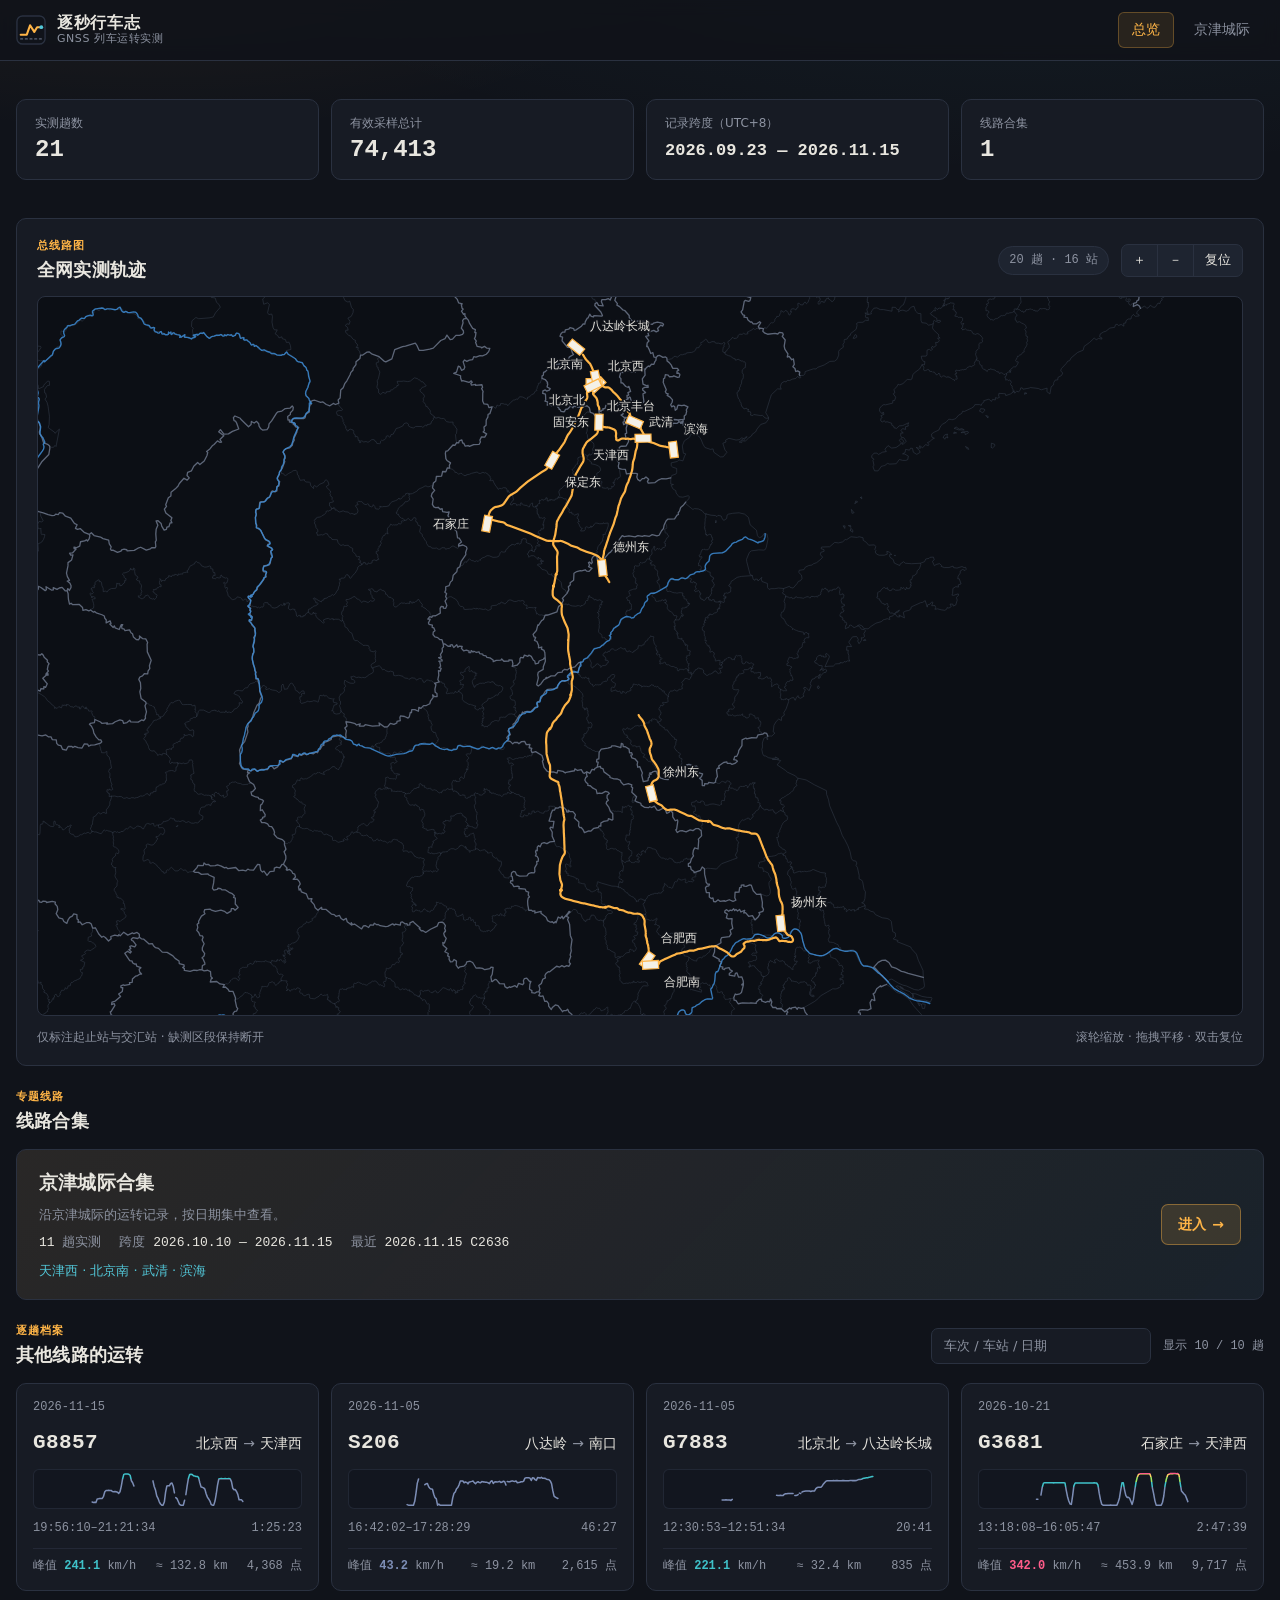
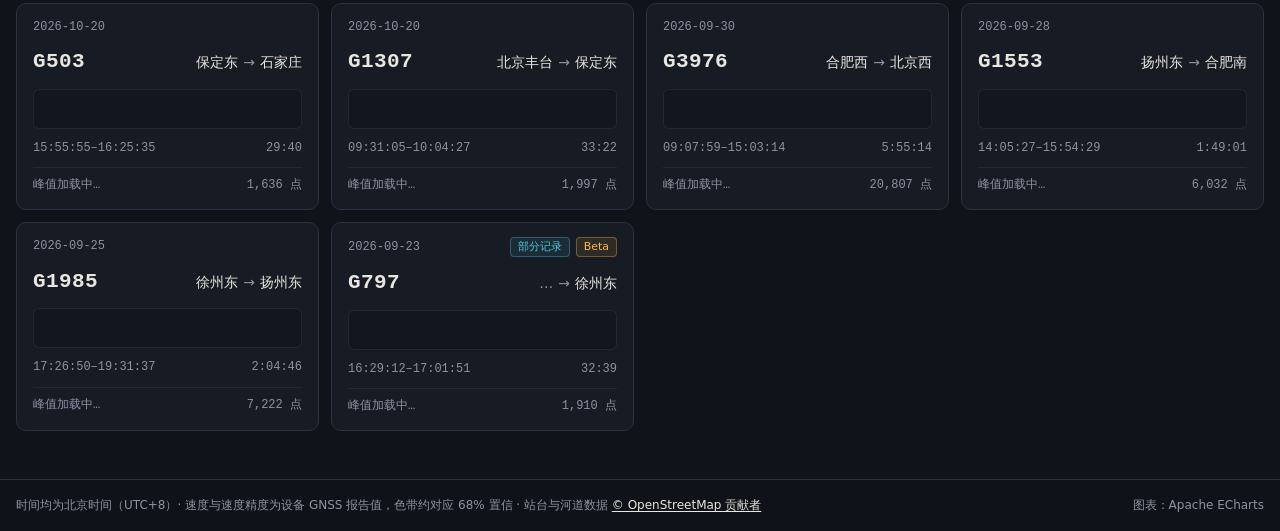
==== commit 9191c6e9: "Rebuild the Rail Log frontend and decouple speed and route cleaning New dark UI (assets/ui), route m" ====
--- a/index.html
+++ b/index.html
@@ -3,70 +3,99 @@
 <head>
   <meta charset="utf-8">
   <meta name="viewport" content="width=device-width, initial-scale=1">
-  <title>运转记录册 · Rail Log</title>
-  <meta name="description" content="浏览历次铁路运行记录、实测线路图、速度和沿途停车与通过区间。">
-  <link rel="icon" href="assets/rail-mark.svg">
-  <link rel="stylesheet" href="assets/styles.css?v=17">
-  <link rel="stylesheet" href="assets/catalog.css?v=1">
+  <title>逐秒行车志 · GNSS 列车运转实测</title>
+  <meta name="description" content="铁路运转 GNSS 实测归档：全网实测总线路图、京津城际合集与逐秒速度曲线。">
+  <link rel="icon" href="assets/ui/icon.svg" type="image/svg+xml">
+  <link rel="stylesheet" href="assets/ui/site.css?v=1">
 </head>
-<body>
-<header class="site-bar">
-  <div class="site-bar-inner">
-    <a class="brand" href="./" aria-label="Rail Log 首页"><span class="brand-mark" aria-hidden="true"></span>Rail Log</a>
-    <nav aria-label="站点导航">
-      <a href="./" aria-current="page">记录目录</a>
-      <a href="./#collection-section">线路合集</a>
+<body data-page="home">
+<header class="topbar">
+  <div class="topbar-inner">
+    <a class="brand" href="./" aria-label="逐秒行车志首页">
+      <img class="brand-icon" src="assets/ui/icon.svg" alt="" width="30" height="30">
+      <span class="brand-text">
+        <strong>逐秒行车志</strong>
+        <small>GNSS 列车运转实测</small>
+      </span>
+    </a>
+    <nav class="main-nav" aria-label="主导航">
+      <a href="./" aria-current="page">总览</a>
+      <a href="collection.html?id=jingjin">京津城际</a>
     </nav>
   </div>
 </header>
-<main class="catalog-shell">
-  <header class="catalog-cover">
-    <img src="assets/rail-hero.webp" class="cover-image" alt="" fetchpriority="high">
-    <div class="cover-copy">
-      <p id="catalog-period" class="catalog-period" hidden></p>
-      <h1>运转记录册</h1>
-      <p id="catalog-stats" class="cover-stats" hidden></p>
-    </div>
-  </header>
-  <div class="catalog-entries">
-    <section id="collection-section" aria-label="线路合集" hidden>
-      <div id="collections" class="collection-list"></div>
-    </section>
-    <details id="network-map-section" class="chart-card route-map-card network-map-card catalog-map" aria-labelledby="network-map-title">
-      <summary class="network-map-toggle">
-        <span class="catalog-symbol map-symbol" aria-hidden="true"><i></i></span>
-        <span class="map-entry-text"><span id="network-map-title">总线路图</span><span class="map-caption"><span id="network-map-summary"></span><span class="map-scope">起止站与交汇站</span></span></span>
-      </summary>
-      <div class="toolbar">
-        <div class="zoom-buttons" role="group" aria-label="线路图缩放">
-          <button id="map-zoom-in" aria-label="放大线路图" disabled>＋</button>
-          <button id="map-zoom-out" aria-label="缩小线路图" disabled>−</button>
-          <button id="map-reset" disabled>全程</button>
+
+<main class="page-shell">
+  <div id="home-status" class="status-banner" role="status" hidden></div>
+
+  <dl class="metrics-strip" aria-label="归档概览">
+    <div class="metric-card"><dt>实测趟数</dt><dd id="stat-runs">—</dd></div>
+    <div class="metric-card"><dt>有效采样总计</dt><dd id="stat-samples">—</dd></div>
+    <div class="metric-card"><dt>记录跨度（UTC+8）</dt><dd id="stat-span" class="is-range">—</dd></div>
+    <div class="metric-card"><dt>线路合集</dt><dd id="stat-collections">—</dd></div>
+  </dl>
+
+  <section id="network-map-section" class="atlas panel" aria-labelledby="network-map-title">
+    <div class="atlas-head">
+      <div>
+        <p class="eyebrow">总线路图</p>
+        <h2 id="network-map-title">全网实测轨迹</h2>
+      </div>
+      <div class="atlas-controls">
+        <span id="network-map-summary" class="atlas-summary">准备中</span>
+        <div class="zoom-group" role="group" aria-label="地图缩放">
+          <button type="button" id="map-zoom-in" aria-label="放大地图" disabled>＋</button>
+          <button type="button" id="map-zoom-out" aria-label="缩小地图" disabled>－</button>
+          <button type="button" id="map-reset" disabled>复位</button>
         </div>
       </div>
-      <div id="route-map" tabindex="0" role="application" aria-label="线路图。滚轮缩放，拖动平移，Home 键或双击显示全程。"></div>
-      <p id="map-message" class="map-message" role="status">正在载入线路图…</p>
-      <div class="chart-footer">
-        <a class="map-attribution" href="https://www.openstreetmap.org/copyright" target="_blank" rel="noopener">河道与站台 © OpenStreetMap contributors</a>
-        <span>滚轮缩放 · 拖动平移 · 双击还原</span>
+    </div>
+    <div id="route-map" tabindex="0" role="application" aria-label="全网实测线路图。滚轮缩放，拖拽平移，方向键微调，双击或按 0 复位。"></div>
+    <p id="map-message" class="map-msg" role="status">线路数据载入中…</p>
+    <div class="atlas-foot">
+      <span>仅标注起止站与交汇站 · 缺测区段保持断开</span>
+      <span>滚轮缩放 · 拖拽平移 · 双击复位</span>
+    </div>
+  </section>
+
+  <section id="collections-section" aria-labelledby="collections-heading" hidden>
+    <div class="section-head">
+      <div>
+        <p class="eyebrow">专题线路</p>
+        <h2 id="collections-heading">线路合集</h2>
       </div>
-    </details>
-  </div>
-  <section class="timetable" aria-labelledby="record-heading">
-    <div class="timetable-heading">
-      <h2 id="record-heading">运行记录</h2>
-      <span class="record-list-meta"><span id="record-count"></span><span>北京时间 UTC+8</span></span>
     </div>
-    <p id="catalog-message" class="notice" role="status">正在载入记录目录…</p>
-    <div id="timetable-columns" class="timetable-columns" aria-hidden="true" hidden>
-      <span>记录日期</span><span>车次</span><span>记录区间</span><span>采样时段</span><span>采样点</span><span></span>
+    <div id="collections-list" class="collections-grid"></div>
+  </section>
+
+  <section aria-labelledby="other-runs-heading">
+    <div class="section-head">
+      <div>
+        <p class="eyebrow">逐趟档案</p>
+        <h2 id="other-runs-heading">其他线路的运转</h2>
+      </div>
+      <div class="filter-controls">
+        <input type="search" id="run-search" class="search-input" placeholder="车次 / 车站 / 日期" aria-label="筛选运转记录">
+        <span id="filter-count" class="filter-count"></span>
+      </div>
     </div>
-    <ul id="records" class="timetable-list" aria-label="运行记录目录"></ul>
+    <div id="run-grid" class="run-grid"></div>
+    <div id="empty-filter" class="empty-state" hidden>没有匹配筛选条件的运转记录。</div>
+    <div id="runs-empty" class="empty-state" hidden>暂无独立运转记录。</div>
   </section>
 </main>
-<script src="assets/network-map-data.js?v=4"></script>
-<script src="assets/route-map.js?v=20"></script>
-<script src="assets/network-map.js?v=5"></script>
-<script src="assets/catalog.js?v=9"></script>
+
+<footer class="site-footer">
+  <div class="site-footer-inner">
+    <span>时间均为北京时间（UTC+8）· 速度与速度精度为设备 GNSS 报告值，色带约对应 68% 置信 · 站台与河道数据 <a href="https://www.openstreetmap.org/copyright" target="_blank" rel="noopener">© OpenStreetMap 贡献者</a></span>
+    <span>图表：Apache ECharts</span>
+  </div>
+</footer>
+
+<script src="assets/ui/common.js?v=1"></script>
+<script src="assets/network-map-data.js?v=5"></script>
+<script src="assets/route-map.js?v=21"></script>
+<script src="assets/network-map.js?v=6"></script>
+<script src="assets/ui/home.js?v=1"></script>
 </body>
 </html>
--- a/assets/ui/site.css
+++ b/assets/ui/site.css
@@ -0,0 +1,1247 @@
+:root {
+  --bg: #10131a;
+  --panel: #171b24;
+  --panel-2: #1e2430;
+  --line: #2a3140;
+  --text: #e8e6df;
+  --muted: #8d93a1;
+  --accent: #ffb547;
+  --cyan: #52c7d8;
+  --stop: #b4a7ff;
+  --pass: #e8e6df;
+  --sans: "PingFang SC", "Microsoft YaHei", "Noto Sans SC", system-ui, sans-serif;
+  --mono: "JetBrains Mono", "Cascadia Mono", Consolas, monospace;
+}
+
+*, *::before, *::after {
+  box-sizing: border-box;
+}
+
+[hidden] {
+  display: none !important;
+}
+
+html {
+  color-scheme: dark;
+  background: var(--bg);
+  color: var(--text);
+  font-family: var(--sans);
+  line-height: 1.55;
+  -webkit-font-smoothing: antialiased;
+}
+
+body {
+  margin: 0;
+  min-height: 100vh;
+  display: flex;
+  flex-direction: column;
+  background:
+    radial-gradient(1200px 420px at 80% -120px, rgba(82, 199, 216, 0.07), transparent 70%),
+    radial-gradient(900px 360px at 12% -100px, rgba(255, 181, 71, 0.08), transparent 65%),
+    var(--bg);
+}
+
+a {
+  color: inherit;
+}
+
+button, input {
+  font: inherit;
+  color: inherit;
+}
+
+:focus-visible {
+  outline: 2px solid var(--accent);
+  outline-offset: 2px;
+}
+
+.mono {
+  font-family: var(--mono);
+  font-variant-numeric: tabular-nums;
+}
+
+/* Top Bar */
+.topbar {
+  border-bottom: 1px solid var(--line);
+  background: rgba(16, 19, 26, 0.88);
+  backdrop-filter: blur(8px);
+  position: sticky;
+  top: 0;
+  z-index: 30;
+}
+
+.topbar-inner,
+.page-shell,
+.site-footer-inner {
+  width: min(1400px, 100% - 32px);
+  margin: 0 auto;
+}
+
+.topbar-inner {
+  display: flex;
+  align-items: center;
+  justify-content: space-between;
+  gap: 16px;
+  padding: 12px 0;
+}
+
+.brand {
+  display: inline-flex;
+  align-items: center;
+  gap: 11px;
+  text-decoration: none;
+}
+
+.brand-icon {
+  display: block;
+  width: 30px;
+  height: 30px;
+  flex: none;
+}
+
+.brand-text {
+  display: flex;
+  flex-direction: column;
+  line-height: 1.15;
+}
+
+.brand-text strong {
+  font-size: 16px;
+  font-weight: 600;
+  letter-spacing: 0.04em;
+  color: var(--text);
+}
+
+.brand-text small {
+  font-size: 11px;
+  color: var(--muted);
+  letter-spacing: 0.05em;
+}
+
+.main-nav {
+  display: flex;
+  align-items: center;
+  gap: 6px;
+}
+
+.main-nav a {
+  text-decoration: none;
+  font-size: 14px;
+  padding: 6px 13px;
+  border-radius: 6px;
+  color: var(--muted);
+  border: 1px solid transparent;
+  transition: color 0.15s, background-color 0.15s, border-color 0.15s;
+}
+
+.main-nav a:hover {
+  color: var(--text);
+  background: var(--panel);
+}
+
+.main-nav a[aria-current="page"] {
+  color: var(--accent);
+  background: rgba(255, 181, 71, 0.1);
+  border-color: rgba(255, 181, 71, 0.28);
+}
+
+/* Main Shell */
+.page-shell {
+  flex: 1;
+  padding: 22px 0 48px;
+  display: flex;
+  flex-direction: column;
+  gap: 22px;
+}
+
+.panel {
+  background: var(--panel);
+  border: 1px solid var(--line);
+  border-radius: 10px;
+  padding: 18px 20px;
+}
+
+.eyebrow {
+  margin: 0 0 2px;
+  font-size: 11px;
+  letter-spacing: 0.08em;
+  text-transform: uppercase;
+  color: var(--accent);
+  font-weight: 600;
+}
+
+h1, h2, h3 {
+  margin: 0;
+  font-weight: 600;
+  letter-spacing: 0.01em;
+}
+
+.status-banner {
+  background: var(--panel);
+  border: 1px solid var(--line);
+  border-radius: 10px;
+  padding: 20px;
+  color: var(--muted);
+  display: flex;
+  align-items: center;
+  justify-content: space-between;
+  gap: 16px;
+  flex-wrap: wrap;
+}
+
+.status-banner.is-error {
+  border-color: rgba(255, 92, 138, 0.45);
+  color: #ffb4c8;
+}
+
+.back-link {
+  display: inline-flex;
+  align-items: center;
+  gap: 6px;
+  text-decoration: none;
+  font-size: 13px;
+  color: var(--muted);
+  padding: 4px 10px;
+  border-radius: 6px;
+  background: var(--panel-2);
+  border: 1px solid var(--line);
+  width: fit-content;
+  transition: color 0.15s, border-color 0.15s;
+}
+
+.back-link:hover {
+  color: var(--text);
+  border-color: var(--muted);
+}
+
+/* Metric Strip */
+.metrics-strip {
+  display: grid;
+  grid-template-columns: repeat(4, minmax(0, 1fr));
+  gap: 12px;
+}
+
+.metric-card {
+  background: var(--panel);
+  border: 1px solid var(--line);
+  border-radius: 10px;
+  padding: 14px 18px;
+  display: flex;
+  flex-direction: column;
+  gap: 4px;
+}
+
+.metric-card dt {
+  font-size: 12px;
+  color: var(--muted);
+}
+
+.metric-card dd {
+  margin: 0;
+  font-family: var(--mono);
+  font-variant-numeric: tabular-nums;
+  font-size: 24px;
+  font-weight: 600;
+  color: var(--text);
+  line-height: 1.2;
+}
+
+.metric-card dd.is-range {
+  font-size: 17px;
+  padding-top: 5px;
+}
+
+/* Map Panel */
+.atlas {
+  display: flex;
+  flex-direction: column;
+  gap: 12px;
+}
+
+.atlas-head {
+  display: flex;
+  align-items: center;
+  justify-content: space-between;
+  gap: 12px;
+  flex-wrap: wrap;
+}
+
+.atlas-head h2 {
+  font-size: 18px;
+}
+
+.atlas-controls {
+  display: flex;
+  align-items: center;
+  gap: 12px;
+  flex-wrap: wrap;
+}
+
+.atlas-summary {
+  font-family: var(--mono);
+  font-variant-numeric: tabular-nums;
+  font-size: 12px;
+  color: var(--muted);
+  padding: 4px 10px;
+  border-radius: 999px;
+  background: var(--panel-2);
+  border: 1px solid var(--line);
+}
+
+.zoom-group,
+.tool-group {
+  display: inline-flex;
+  align-items: center;
+  background: var(--panel-2);
+  border: 1px solid var(--line);
+  border-radius: 7px;
+  overflow: hidden;
+}
+
+.zoom-group button,
+.tool-group button {
+  background: transparent;
+  border: 0;
+  border-right: 1px solid var(--line);
+  padding: 5px 11px;
+  font-size: 13px;
+  color: var(--text);
+  cursor: pointer;
+  transition: background-color 0.14s, color 0.14s;
+}
+
+.zoom-group button:last-child,
+.tool-group button:last-child {
+  border-right: 0;
+}
+
+.zoom-group button:hover:not(:disabled),
+.tool-group button:hover:not(:disabled) {
+  background: rgba(255, 181, 71, 0.12);
+  color: var(--accent);
+}
+
+.zoom-group button:disabled,
+.tool-group button:disabled {
+  color: var(--muted);
+  opacity: 0.45;
+  cursor: not-allowed;
+}
+
+#route-map {
+  width: 100%;
+  min-height: 360px;
+  max-height: min(82vh, 720px);
+  background: #0c0f15;
+  border: 1px solid var(--line);
+  border-radius: 8px;
+  overflow: hidden;
+  cursor: grab;
+  touch-action: none;
+  display: block;
+  position: relative;
+}
+
+#route-map.is-dragging {
+  cursor: grabbing;
+}
+
+#route-map svg {
+  display: block;
+  width: 100%;
+  height: 100%;
+}
+
+.map-national {
+  stroke: #8790a3;
+  stroke-width: 1.4px;
+}
+
+.map-provincial {
+  stroke: #5d6678;
+  stroke-width: 1.3px;
+}
+
+.map-administrative {
+  stroke: #323947;
+  stroke-width: 0.6px;
+}
+
+.map-river {
+  stroke: #3d8bd4;
+  stroke-width: 1.4px;
+  opacity: 0.85;
+}
+
+.map-track {
+  stroke: var(--accent);
+  stroke-width: 2.2px;
+  transition: opacity 0.15s;
+}
+
+svg.rail-conventional .map-track {
+  stroke: #6fdc8c;
+}
+
+svg.rail-conventional .map-isolated {
+  fill: #6fdc8c;
+}
+
+svg.rail-conventional .map-station-platform,
+svg.rail-conventional .map-station-point {
+  stroke: #6fdc8c;
+}
+
+svg.has-focus .map-track {
+  opacity: 0.35;
+}
+
+.map-focus {
+  stroke: #fff3c4;
+  stroke-width: 3.4px;
+}
+
+.map-isolated {
+  fill: var(--accent);
+}
+
+.map-station-platform {
+  fill: #f4f1e8;
+  stroke: var(--accent);
+  stroke-width: 1.2px;
+}
+
+.map-station-point {
+  fill: #f4f1e8;
+  stroke: var(--accent);
+  stroke-width: 1.5px;
+}
+
+.map-station text {
+  fill: var(--text);
+  font-size: 12px;
+  font-weight: 500;
+  font-family: var(--sans);
+  paint-order: stroke;
+  stroke: #10131a;
+  stroke-width: 3px;
+  stroke-linejoin: round;
+  pointer-events: none;
+  user-select: none;
+}
+
+.map-cursor {
+  fill: var(--cyan);
+  stroke: #ffffff;
+  stroke-width: 2px;
+  pointer-events: none;
+}
+
+.map-msg {
+  margin: 0;
+  padding: 12px 14px;
+  border-radius: 7px;
+  background: var(--panel-2);
+  border: 1px solid var(--line);
+  font-size: 13px;
+  color: var(--muted);
+}
+
+.atlas-foot {
+  display: flex;
+  justify-content: space-between;
+  gap: 12px;
+  flex-wrap: wrap;
+  font-size: 12px;
+  color: var(--muted);
+}
+
+/* Collections */
+.section-head {
+  display: flex;
+  align-items: center;
+  justify-content: space-between;
+  gap: 14px;
+  flex-wrap: wrap;
+  margin-bottom: 14px;
+}
+
+.section-head h2 {
+  font-size: 18px;
+}
+
+.collections-grid {
+  display: flex;
+  flex-direction: column;
+  gap: 12px;
+}
+
+.collection-card {
+  display: grid;
+  grid-template-columns: minmax(0, 1fr) auto;
+  gap: 16px;
+  align-items: center;
+  background: linear-gradient(135deg, rgba(255, 181, 71, 0.08), rgba(82, 199, 216, 0.04)), var(--panel);
+  border: 1px solid var(--line);
+  border-radius: 10px;
+  padding: 18px 22px;
+  text-decoration: none;
+  transition: border-color 0.15s, transform 0.15s;
+}
+
+.collection-card:hover {
+  border-color: var(--accent);
+  transform: translateY(-1px);
+}
+
+.collection-card-body {
+  display: flex;
+  flex-direction: column;
+  gap: 8px;
+  min-width: 0;
+}
+
+.collection-card-title {
+  display: flex;
+  align-items: baseline;
+  gap: 12px;
+  flex-wrap: wrap;
+}
+
+.collection-card-title h3 {
+  font-size: 19px;
+  color: var(--text);
+}
+
+.collection-card-desc {
+  margin: 0;
+  font-size: 13px;
+  color: var(--muted);
+}
+
+.collection-card-meta {
+  display: flex;
+  flex-wrap: wrap;
+  gap: 8px 18px;
+  font-size: 13px;
+  color: var(--text);
+  font-family: var(--mono);
+  font-variant-numeric: tabular-nums;
+}
+
+.collection-card-meta span {
+  color: var(--muted);
+}
+
+.collection-card-meta strong {
+  color: var(--text);
+  font-weight: 500;
+}
+
+.collection-card-stations {
+  font-size: 13px;
+  color: var(--cyan);
+  word-break: break-all;
+}
+
+.collection-cta {
+  display: inline-flex;
+  align-items: center;
+  gap: 6px;
+  padding: 9px 16px;
+  border-radius: 7px;
+  background: rgba(255, 181, 71, 0.14);
+  border: 1px solid rgba(255, 181, 71, 0.4);
+  color: var(--accent);
+  font-size: 14px;
+  font-weight: 600;
+  white-space: nowrap;
+}
+
+/* Collection Header */
+.collection-header {
+  display: flex;
+  flex-direction: column;
+  gap: 12px;
+}
+
+.collection-header-main {
+  display: flex;
+  align-items: flex-end;
+  justify-content: space-between;
+  gap: 16px;
+  flex-wrap: wrap;
+}
+
+.collection-header h1 {
+  font-size: 26px;
+}
+
+.collection-desc {
+  margin: 4px 0 0;
+  color: var(--muted);
+  font-size: 14px;
+}
+
+.collection-metrics {
+  display: flex;
+  flex-wrap: wrap;
+  gap: 18px;
+  font-size: 13px;
+  color: var(--muted);
+}
+
+.collection-metrics strong {
+  color: var(--text);
+  font-family: var(--mono);
+  font-variant-numeric: tabular-nums;
+  font-weight: 600;
+  margin-right: 4px;
+}
+
+/* Search & Run Grid */
+.filter-controls {
+  display: flex;
+  align-items: center;
+  gap: 12px;
+  flex-wrap: wrap;
+}
+
+.search-input {
+  background: var(--panel);
+  border: 1px solid var(--line);
+  border-radius: 7px;
+  padding: 7px 12px;
+  font-size: 13px;
+  min-width: 220px;
+  color: var(--text);
+}
+
+.search-input::placeholder {
+  color: var(--muted);
+}
+
+.search-input:focus {
+  border-color: var(--accent);
+  outline: none;
+}
+
+.filter-count {
+  font-family: var(--mono);
+  font-variant-numeric: tabular-nums;
+  font-size: 12px;
+  color: var(--muted);
+}
+
+.run-grid {
+  display: grid;
+  grid-template-columns: repeat(auto-fill, minmax(280px, 1fr));
+  gap: 12px;
+}
+
+.run-card {
+  display: flex;
+  flex-direction: column;
+  gap: 10px;
+  background: var(--panel);
+  border: 1px solid var(--line);
+  border-radius: 10px;
+  padding: 14px 16px;
+  text-decoration: none;
+  transition: border-color 0.15s, background-color 0.15s, transform 0.15s;
+}
+
+.run-card:hover {
+  border-color: var(--accent);
+  background: var(--panel-2);
+  transform: translateY(-1px);
+}
+
+.run-card-top {
+  display: flex;
+  align-items: center;
+  justify-content: space-between;
+  gap: 8px;
+}
+
+.run-card-date {
+  font-family: var(--mono);
+  font-variant-numeric: tabular-nums;
+  font-size: 12px;
+  color: var(--muted);
+}
+
+.badge-row {
+  display: inline-flex;
+  align-items: center;
+  gap: 6px;
+  flex-wrap: wrap;
+}
+
+.tag {
+  display: inline-flex;
+  align-items: center;
+  font-size: 11px;
+  line-height: 1.3;
+  padding: 2px 7px;
+  border-radius: 4px;
+  border: 1px solid var(--line);
+  background: var(--panel-2);
+  color: var(--muted);
+}
+
+.tag-beta {
+  color: var(--accent);
+  border-color: rgba(255, 181, 71, 0.35);
+  background: rgba(255, 181, 71, 0.1);
+}
+
+.tag-partial {
+  color: var(--cyan);
+  border-color: rgba(82, 199, 216, 0.35);
+  background: rgba(82, 199, 216, 0.1);
+}
+
+.tag-inferred {
+  color: var(--accent);
+  border-color: rgba(255, 181, 71, 0.32);
+  background: rgba(255, 181, 71, 0.08);
+  margin-left: 6px;
+}
+
+.run-card-main {
+  display: flex;
+  align-items: baseline;
+  justify-content: space-between;
+  gap: 10px;
+}
+
+.run-train {
+  font-family: var(--mono);
+  font-variant-numeric: tabular-nums;
+  font-size: 21px;
+  font-weight: 700;
+  color: var(--text);
+  letter-spacing: 0.02em;
+}
+
+.run-route {
+  font-size: 14px;
+  color: var(--text);
+  display: inline-flex;
+  align-items: center;
+  gap: 5px;
+  min-width: 0;
+  white-space: nowrap;
+  overflow: hidden;
+  text-overflow: ellipsis;
+}
+
+.route-arrow {
+  color: var(--muted);
+}
+
+.origin-unknown {
+  color: var(--muted);
+}
+
+.spark {
+  display: block;
+  width: 100%;
+  height: 40px;
+  background: #12161f;
+  border: 1px solid rgba(42, 49, 64, 0.65);
+  border-radius: 6px;
+}
+
+.run-card-stats {
+  display: flex;
+  align-items: center;
+  justify-content: space-between;
+  gap: 8px;
+  font-size: 12px;
+  color: var(--muted);
+  font-family: var(--mono);
+  font-variant-numeric: tabular-nums;
+}
+
+.run-card-sub {
+  display: flex;
+  align-items: center;
+  justify-content: space-between;
+  gap: 8px;
+  font-size: 12px;
+  color: var(--muted);
+  border-top: 1px solid rgba(42, 49, 64, 0.65);
+  padding-top: 8px;
+  font-family: var(--mono);
+  font-variant-numeric: tabular-nums;
+}
+
+.run-peak strong {
+  font-weight: 600;
+}
+
+.empty-state {
+  padding: 28px 20px;
+  text-align: center;
+  color: var(--muted);
+  background: var(--panel);
+  border: 1px dashed var(--line);
+  border-radius: 10px;
+  font-size: 14px;
+}
+
+/* Run Detail Page */
+.run-header {
+  display: flex;
+  flex-direction: column;
+  gap: 14px;
+}
+
+.run-nav-row {
+  display: flex;
+  align-items: center;
+  gap: 10px;
+  flex-wrap: wrap;
+}
+
+.run-title-row {
+  display: flex;
+  align-items: baseline;
+  justify-content: space-between;
+  gap: 16px;
+  flex-wrap: wrap;
+}
+
+.run-ident {
+  display: flex;
+  align-items: baseline;
+  gap: 14px;
+  flex-wrap: wrap;
+}
+
+.run-ident h1 {
+  font-family: var(--mono);
+  font-variant-numeric: tabular-nums;
+  font-size: 32px;
+  font-weight: 700;
+  color: var(--accent);
+  line-height: 1.1;
+}
+
+.run-ident-route {
+  font-size: 20px;
+  font-weight: 500;
+  display: inline-flex;
+  align-items: center;
+  gap: 8px;
+}
+
+.run-ident-date {
+  font-family: var(--mono);
+  font-variant-numeric: tabular-nums;
+  font-size: 13px;
+  color: var(--muted);
+}
+
+.run-stats-grid {
+  display: grid;
+  grid-template-columns: minmax(175px, 1.45fr) repeat(5, minmax(0, 1fr));
+  gap: 10px;
+  margin: 0;
+}
+
+.run-stat {
+  background: var(--panel-2);
+  border: 1px solid var(--line);
+  border-radius: 8px;
+  padding: 10px 12px;
+  display: flex;
+  flex-direction: column;
+  gap: 3px;
+}
+
+.run-stat dt {
+  font-size: 11px;
+  color: var(--muted);
+}
+
+.run-stat dd {
+  margin: 0;
+  font-family: var(--mono);
+  font-variant-numeric: tabular-nums;
+  font-size: 15px;
+  font-weight: 600;
+  color: var(--text);
+}
+
+.stat-btn {
+  background: transparent;
+  border: 0;
+  padding: 0;
+  margin: 0;
+  cursor: pointer;
+  text-align: left;
+  font: inherit;
+  color: inherit;
+  display: inline-flex;
+  align-items: baseline;
+  gap: 4px;
+}
+
+.stat-btn:hover {
+  text-decoration: underline;
+  text-decoration-color: var(--accent);
+  text-underline-offset: 3px;
+}
+
+.run-notes {
+  display: flex;
+  flex-direction: column;
+  gap: 4px;
+  font-size: 12px;
+  color: var(--muted);
+  border-top: 1px solid var(--line);
+  padding-top: 10px;
+}
+
+.run-notes p {
+  margin: 0;
+}
+
+/* Speed Chart Panel */
+.speed-panel {
+  display: flex;
+  flex-direction: column;
+  gap: 12px;
+}
+
+.speed-panel-head {
+  display: flex;
+  align-items: center;
+  justify-content: space-between;
+  gap: 12px;
+  flex-wrap: wrap;
+}
+
+.speed-panel-head h2 {
+  font-size: 18px;
+}
+
+.win-readout {
+  font-family: var(--mono);
+  font-variant-numeric: tabular-nums;
+  font-size: 13px;
+  color: var(--cyan);
+}
+
+.speed-toolbar {
+  display: flex;
+  align-items: center;
+  justify-content: space-between;
+  gap: 14px;
+  flex-wrap: wrap;
+}
+
+.tier-summary {
+  display: flex;
+  flex-direction: column;
+  gap: 7px;
+  flex: 1 1 420px;
+  min-width: 0;
+}
+
+.tier-bar {
+  display: flex;
+  height: 7px;
+  width: 100%;
+  border-radius: 999px;
+  overflow: hidden;
+  background: var(--panel-2);
+}
+
+.tier-bar-seg {
+  height: 100%;
+}
+
+.tier-legend {
+  display: flex;
+  flex-wrap: wrap;
+  gap: 6px 14px;
+  font-size: 12px;
+  color: var(--muted);
+  align-items: center;
+}
+
+.tier-legend-item {
+  display: inline-flex;
+  align-items: center;
+  gap: 5px;
+  font-family: var(--mono);
+  font-variant-numeric: tabular-nums;
+}
+
+.tier-legend-item.is-zero {
+  opacity: 0.45;
+}
+
+.tier-swatch {
+  width: 10px;
+  height: 3px;
+  border-radius: 2px;
+  display: inline-block;
+}
+
+.band-legend {
+  display: inline-flex;
+  align-items: center;
+  gap: 6px;
+  color: var(--muted);
+  font-size: 12px;
+}
+
+.band-swatch {
+  width: 12px;
+  height: 9px;
+  border-radius: 2px;
+  background: rgba(232, 230, 223, 0.24);
+  border: 1px solid rgba(232, 230, 223, 0.35);
+  display: inline-block;
+}
+
+.speed-wrap {
+  position: relative;
+  background: #0c0f15;
+  border: 1px solid var(--line);
+  border-radius: 8px;
+  overflow: hidden;
+}
+
+#speed-chart {
+  width: 100%;
+  height: clamp(320px, 54vh, 540px);
+  outline: none;
+  cursor: crosshair;
+}
+
+#brush-box {
+  position: absolute;
+  pointer-events: none;
+  background: rgba(255, 181, 71, 0.16);
+  border-left: 1.5px solid var(--accent);
+  border-right: 1.5px solid var(--accent);
+  z-index: 10;
+}
+
+.speed-hint {
+  font-size: 12px;
+  color: var(--muted);
+  display: flex;
+  justify-content: space-between;
+  flex-wrap: wrap;
+  gap: 8px;
+}
+
+/* Split Lower Section */
+.run-split {
+  display: grid;
+  grid-template-columns: minmax(0, 1fr) minmax(0, 1fr);
+  gap: 18px;
+  align-items: start;
+}
+
+.run-split-map {
+  position: sticky;
+  top: 72px;
+}
+
+.events-panel {
+  display: flex;
+  flex-direction: column;
+  gap: 12px;
+}
+
+.events-head {
+  display: flex;
+  align-items: center;
+  justify-content: space-between;
+  gap: 10px;
+}
+
+.events-head h2 {
+  font-size: 18px;
+}
+
+.event-table-wrap {
+  overflow-x: auto;
+}
+
+.event-table {
+  width: 100%;
+  border-collapse: collapse;
+  font-size: 13px;
+}
+
+.event-table th,
+.event-table td {
+  padding: 9px 10px;
+  text-align: left;
+  border-bottom: 1px solid var(--line);
+  vertical-align: middle;
+}
+
+.event-table thead th {
+  font-size: 11px;
+  font-weight: 600;
+  color: var(--muted);
+  text-transform: uppercase;
+  letter-spacing: 0.04em;
+  white-space: nowrap;
+}
+
+.event-table tbody tr {
+  cursor: pointer;
+  transition: background-color 0.12s;
+}
+
+.event-table tbody tr:hover,
+.event-table tbody tr:focus-visible {
+  background: var(--panel-2);
+}
+
+.event-table tbody th {
+  font-weight: 600;
+  color: var(--text);
+}
+
+.kind-pill {
+  display: inline-flex;
+  align-items: center;
+  padding: 2px 8px;
+  border-radius: 999px;
+  font-size: 11px;
+  font-weight: 600;
+  white-space: nowrap;
+}
+
+.kind-pill.is-stop {
+  color: var(--stop);
+  background: rgba(180, 167, 255, 0.14);
+  border: 1px solid rgba(180, 167, 255, 0.35);
+}
+
+.kind-pill.is-pass {
+  color: var(--pass);
+  background: rgba(232, 230, 223, 0.1);
+  border: 1px solid rgba(232, 230, 223, 0.28);
+}
+
+.event-note-foot {
+  margin: 0;
+  font-size: 12px;
+  color: var(--muted);
+}
+
+/* Footer */
+.site-footer {
+  border-top: 1px solid var(--line);
+  background: rgba(16, 19, 26, 0.72);
+  padding: 16px 0;
+  margin-top: auto;
+}
+
+.site-footer-inner {
+  display: flex;
+  align-items: center;
+  justify-content: space-between;
+  gap: 8px 18px;
+  flex-wrap: wrap;
+  font-size: 12px;
+  color: var(--muted);
+}
+
+.site-footer a {
+  color: var(--text);
+  text-decoration: underline;
+  text-underline-offset: 2px;
+}
+
+@media (max-width: 1099px) {
+  .run-stats-grid {
+    grid-template-columns: repeat(3, minmax(0, 1fr));
+  }
+
+  .run-split {
+    grid-template-columns: 1fr;
+  }
+
+  .run-split-map {
+    position: static;
+  }
+}
+
+@media (max-width: 720px) {
+  .metrics-strip {
+    grid-template-columns: repeat(2, minmax(0, 1fr));
+  }
+
+  .collection-card {
+    grid-template-columns: 1fr;
+  }
+
+  .collection-cta {
+    width: fit-content;
+  }
+
+  .run-stats-grid {
+    grid-template-columns: repeat(2, minmax(0, 1fr));
+  }
+
+  #speed-chart {
+    height: 340px;
+  }
+
+  #route-map {
+    min-height: 420px;
+  }
+
+  .event-table thead {
+    display: none;
+  }
+
+  .event-table,
+  .event-table tbody,
+  .event-table tr,
+  .event-table th,
+  .event-table td {
+    display: block;
+    width: 100%;
+  }
+
+  .event-table tbody tr {
+    border: 1px solid var(--line);
+    border-radius: 8px;
+    padding: 10px 12px;
+    margin-bottom: 10px;
+    background: var(--panel-2);
+  }
+
+  .event-table td,
+  .event-table tbody th {
+    border-bottom: 0;
+    padding: 3px 0;
+  }
+
+  .event-table td[data-label] {
+    display: flex;
+    justify-content: space-between;
+    gap: 12px;
+    font-size: 12px;
+  }
+
+  .event-table td[data-label]::before {
+    content: attr(data-label);
+    color: var(--muted);
+  }
+}
